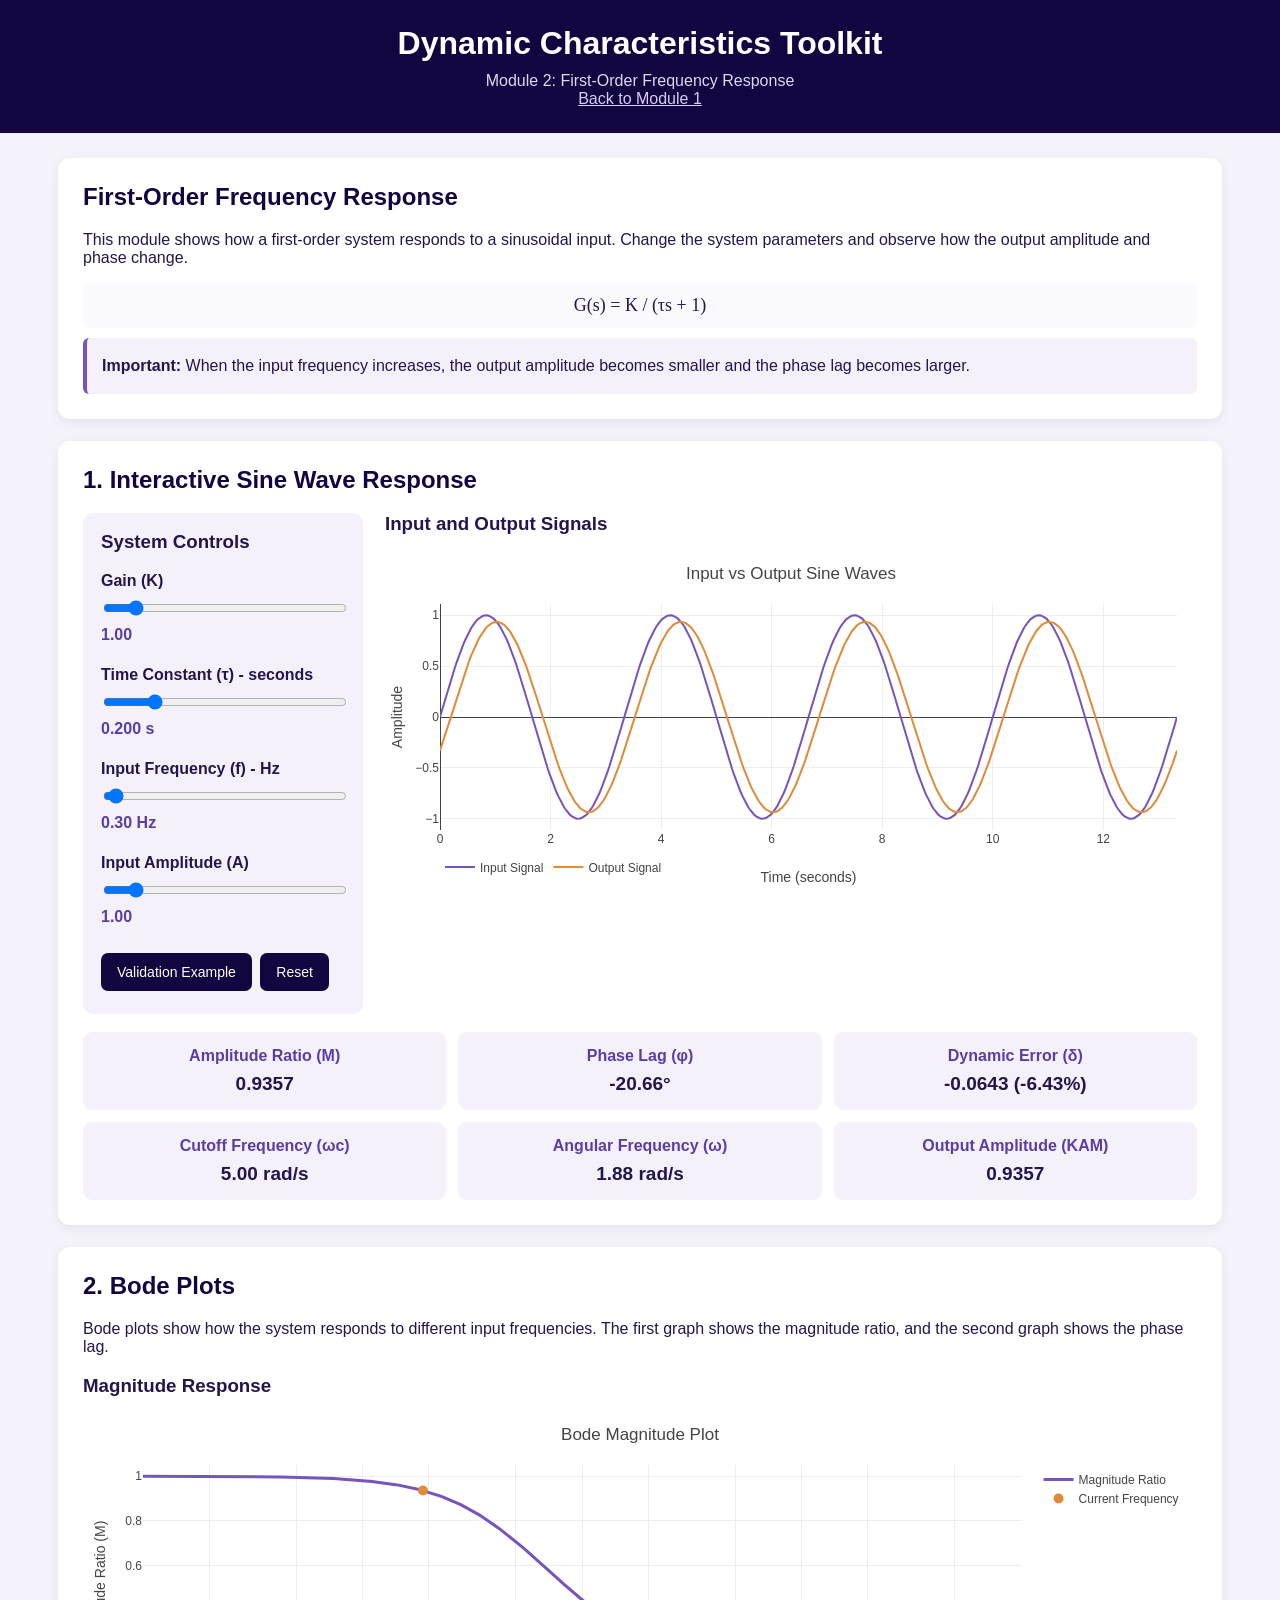
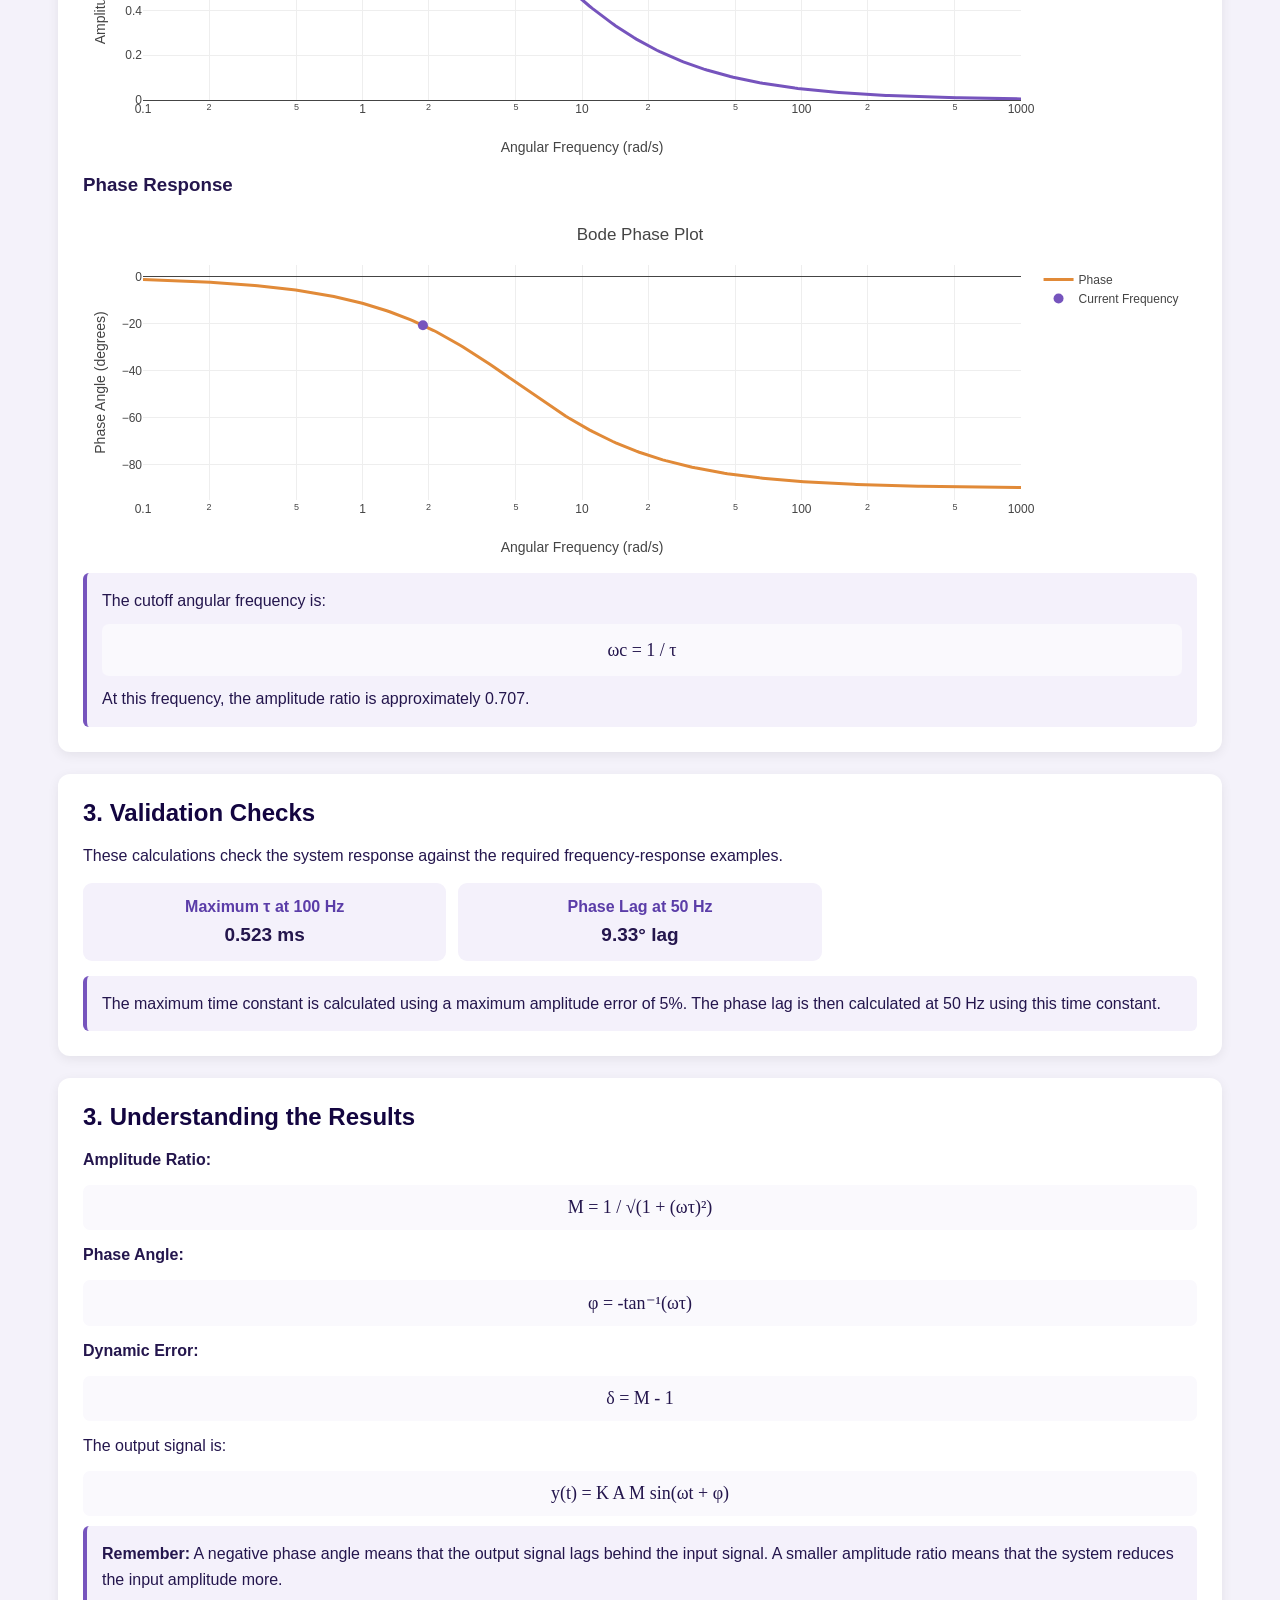
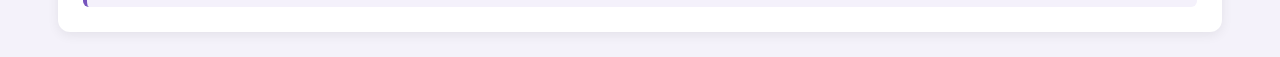
==== module2.html @ 162728ee "Add Module 2 First Order Frequency Response" ====
<!DOCTYPE html>
<html lang="en">

<head>
    <meta charset="UTF-8">
    <meta name="viewport" content="width=device-width, initial-scale=1.0">

    <title>Module 2 - First-Order Frequency Response</title>

    <!-- Plotly library is used to draw the graphs -->
    <script src="https://cdn.plot.ly/plotly-2.35.2.min.js"></script>

    <!-- Connect the CSS file -->
    <style>
        * {
            box-sizing: border-box;
        }

        body {
            margin: 0;
            font-family: Arial, sans-serif;
            background: #f4f2fa;
            color: #24164d;
        }

        .top {
            background: rgb(19, 5, 64);
            color: white;
            padding: 25px;
            text-align: center;
        }

        .top h1 {
            margin: 0 0 10px;
        }

        .top p {
            margin: 0;
            color: #ded8f2;
        }

        .page {
            max-width: 1200px;
            margin: 25px auto;
            padding: 0 18px;
        }

        .module {
            background: white;
            padding: 25px;
            margin-bottom: 22px;
            border-radius: 12px;
            box-shadow: 0 3px 12px rgba(0, 0, 0, 0.07);
        }

        .module h2 {
            margin-top: 0;
            color: rgb(19, 5, 64);
        }

        .layout {
            display: grid;
            grid-template-columns: 280px 1fr;
            gap: 22px;
        }

        .controls-panel {
            background: #f4f1fb;
            padding: 18px;
            border-radius: 10px;
        }

        .controls-panel h3,
        .plots-panel h3 {
            margin-top: 0;
        }

        .slider-box {
            margin-bottom: 22px;
        }

        .slider-box label {
            display: block;
            font-weight: bold;
            margin-bottom: 8px;
        }

        .slider-box input {
            width: 100%;
            cursor: pointer;
        }

        .value {
            display: block;
            margin-top: 6px;
            color: #5b3da8;
            font-weight: bold;
        }

        .plots-panel {
            min-width: 0;
        }

        .graph {
            width: 100%;
            min-height: 340px;
            margin-bottom: 18px;
        }

        .results {
            display: grid;
            grid-template-columns: repeat(3, 1fr);
            gap: 12px;
            margin-top: 18px;
        }

        .result-box {
            background: #f4f1fb;
            padding: 15px;
            border-radius: 9px;
            text-align: center;
        }

        .result-box strong {
            display: block;
            margin-bottom: 8px;
            color: #5b3da8;
        }

        .result-box span {
            font-size: 19px;
            font-weight: bold;
        }

        .button {
            background: rgb(19, 5, 64);
            color: white;
            border: none;
            padding: 11px 16px;
            border-radius: 7px;
            cursor: pointer;
            margin: 5px 4px 5px 0;
            font-size: 14px;
        }

        .button:hover {
            background: #50328f;
        }

        .info {
            background: #f4f1fb;
            padding: 15px;
            border-left: 4px solid #7654bd;
            border-radius: 6px;
            line-height: 1.6;
        }

        .equation {
            background: #faf9fd;
            padding: 12px;
            border-radius: 7px;
            margin: 10px 0;
            font-family: "Times New Roman", serif;
            font-size: 18px;
            text-align: center;
        }

        a {
            color: #d8cdf7;
        }

        @media (max-width: 750px) {
            .layout {
                grid-template-columns: 1fr;
            }

            .results {
                grid-template-columns: 1fr;
            }

            .module {
                padding: 17px;
            }
        }
    </style>
</head>

<body>

    <!-- Page header -->
    <div class="top">
        <h1>Dynamic Characteristics Toolkit</h1>
        <p>Module 2: First-Order Frequency Response</p>
        <p><a href="index.html">Back to Module 1</a></p>
    </div>

    <div class="page">

        <!-- Introduction -->
        <div class="module">
            <h2>First-Order Frequency Response</h2>

            <p>
                This module shows how a first-order system responds to a sinusoidal input.
                Change the system parameters and observe how the output amplitude and phase change.
            </p>

            <div class="equation">
                G(s) = K / (τs + 1)
            </div>

            <div class="info">
                <strong>Important:</strong>
                When the input frequency increases, the output amplitude becomes smaller
                and the phase lag becomes larger.
            </div>
        </div>

        <!-- Main controls and sine wave graph -->
        <div class="module">
            <h2>1. Interactive Sine Wave Response</h2>

            <div class="layout">

                <!-- System controls -->
                <div class="controls-panel">
                    <h3>System Controls</h3>

                    <div class="slider-box">
                        <label for="gain">Gain (K)</label>
                        <input type="range" id="gain"
                               min="0.5" max="5" step="0.1" value="1">
                        <span class="value" id="gainValue">1</span>
                    </div>

                    <div class="slider-box">
                        <label for="tau">Time Constant (τ) - seconds</label>
                        <input type="range" id="tau"
                               min="0.01" max="1" step="0.01" value="0.2">
                        <span class="value" id="tauValue">0.20 s</span>
                    </div>

                    <div class="slider-box">
                        <label for="frequency">Input Frequency (f) - Hz</label>
                        <input type="range" id="frequency"
                               min="0.1" max="10" step="0.1" value="0.32">
                        <span class="value" id="frequencyValue">0.32 Hz</span>
                    </div>

                    <div class="slider-box">
                        <label for="amplitude">Input Amplitude (A)</label>
                        <input type="range" id="amplitude"
                               min="0.5" max="5" step="0.1" value="1">
                        <span class="value" id="amplitudeValue">1</span>
                    </div>

                    <button class="button" onclick="setValidationExample()">
                        Validation Example
                    </button>

                    <button class="button" onclick="resetControls()">
                        Reset
                    </button>
                </div>

                <!-- Input and output graph -->
                <div class="plots-panel">
                    <h3>Input and Output Signals</h3>
                    <div id="sineGraph" class="graph"></div>
                </div>

            </div>

            <!-- Calculated results -->
            <div class="results">

                <div class="result-box">
                    <strong>Amplitude Ratio (M)</strong>
                    <span id="mResult">-</span>
                </div>

                <div class="result-box">
                    <strong>Phase Lag (φ)</strong>
                    <span id="phaseResult">-</span>
                </div>

                <div class="result-box">
                    <strong>Dynamic Error (δ)</strong>
                    <span id="errorResult">-</span>
                </div>

                <div class="result-box">
                    <strong>Cutoff Frequency (ωc)</strong>
                    <span id="cutoffResult">-</span>
                </div>

                <div class="result-box">
                    <strong>Angular Frequency (ω)</strong>
                    <span id="omegaResult">-</span>
                </div>

                <div class="result-box">
                    <strong>Output Amplitude (KAM)</strong>
                    <span id="outputAmplitudeResult">-</span>
                </div>

            </div>
        </div>

        <!-- Bode plots -->
        <div class="module">
            <h2>2. Bode Plots</h2>

            <p>
                Bode plots show how the system responds to different input frequencies.
                The first graph shows the magnitude ratio, and the second graph shows the phase lag.
            </p>

            <h3>Magnitude Response</h3>
            <div id="magnitudeGraph" class="graph"></div>

            <h3>Phase Response</h3>
            <div id="phaseGraph" class="graph"></div>

            <div class="info">
                The cutoff angular frequency is:
                <div class="equation">
                    ωc = 1 / τ
                </div>
                At this frequency, the amplitude ratio is approximately 0.707.
            </div>
        </div>

        
<!-- Validation calculations -->
<div class="module">
    <h2>3. Validation Checks</h2>

    <p>
        These calculations check the system response against the required
        frequency-response examples.
    </p>

    <div class="results">

        <div class="result-box">
            <strong>Maximum τ at 100 Hz</strong>
            <span id="maxTauResult">-</span>
        </div>

        <div class="result-box">
            <strong>Phase Lag at 50 Hz</strong>
            <span id="phase50Result">-</span>
        </div>

    </div>

    <div class="info" style="margin-top: 15px;">
        The maximum time constant is calculated using a maximum
        amplitude error of 5%. The phase lag is then calculated
        at 50 Hz using this time constant.
    </div>
</div>


        <!-- Explanation -->
        <div class="module">
            <h2>3. Understanding the Results</h2>

            <p><strong>Amplitude Ratio:</strong></p>
            <div class="equation">
                M = 1 / √(1 + (ωτ)²)
            </div>

            <p><strong>Phase Angle:</strong></p>
            <div class="equation">
                φ = -tan⁻¹(ωτ)
            </div>

            <p><strong>Dynamic Error:</strong></p>
            <div class="equation">
                δ = M - 1
            </div>

            <p>
                The output signal is:
            </p>

            <div class="equation">
                y(t) = K A M sin(ωt + φ)
            </div>

            <div class="info">
                <strong>Remember:</strong>
                A negative phase angle means that the output signal lags behind the input signal.
                A smaller amplitude ratio means that the system reduces the input amplitude more.
            </div>
        </div>

    </div>

    <!-- Connect the JavaScript file -->
    <script src="module2.js"></script>

</body>
</html>
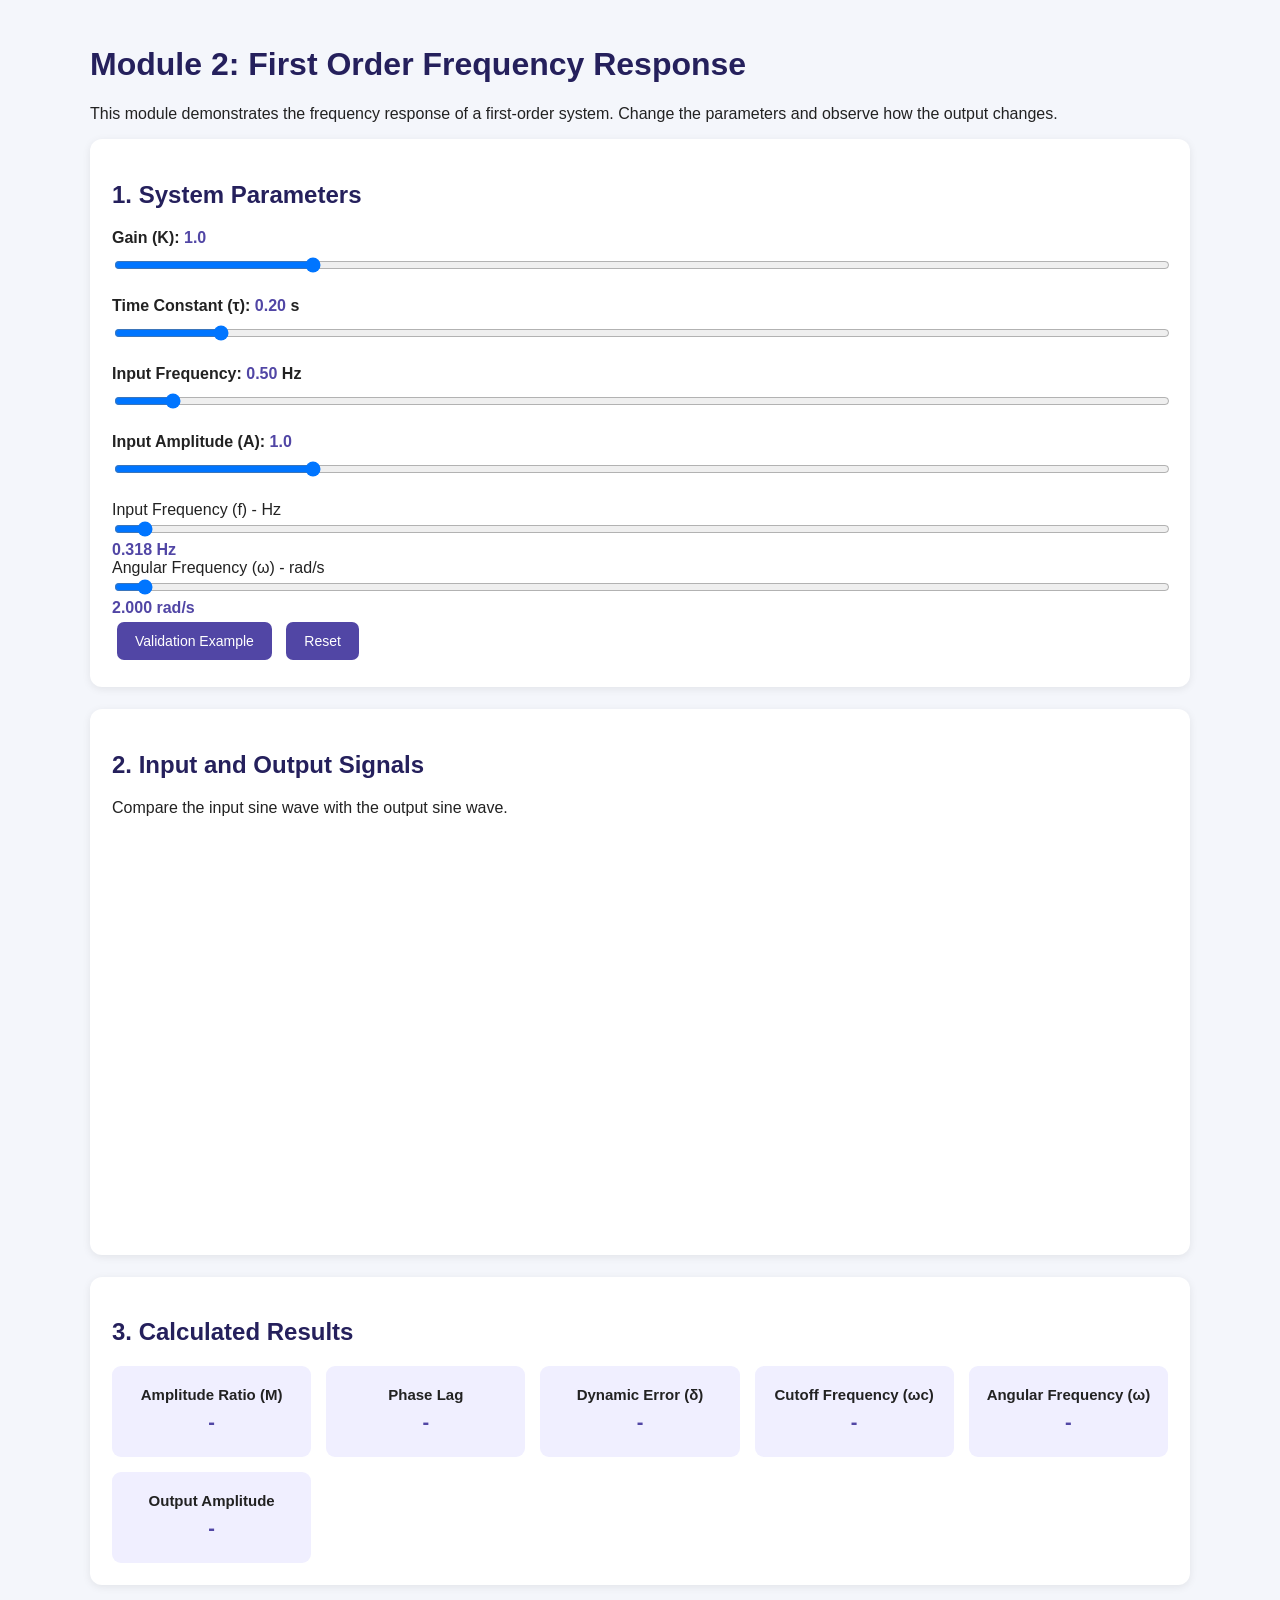
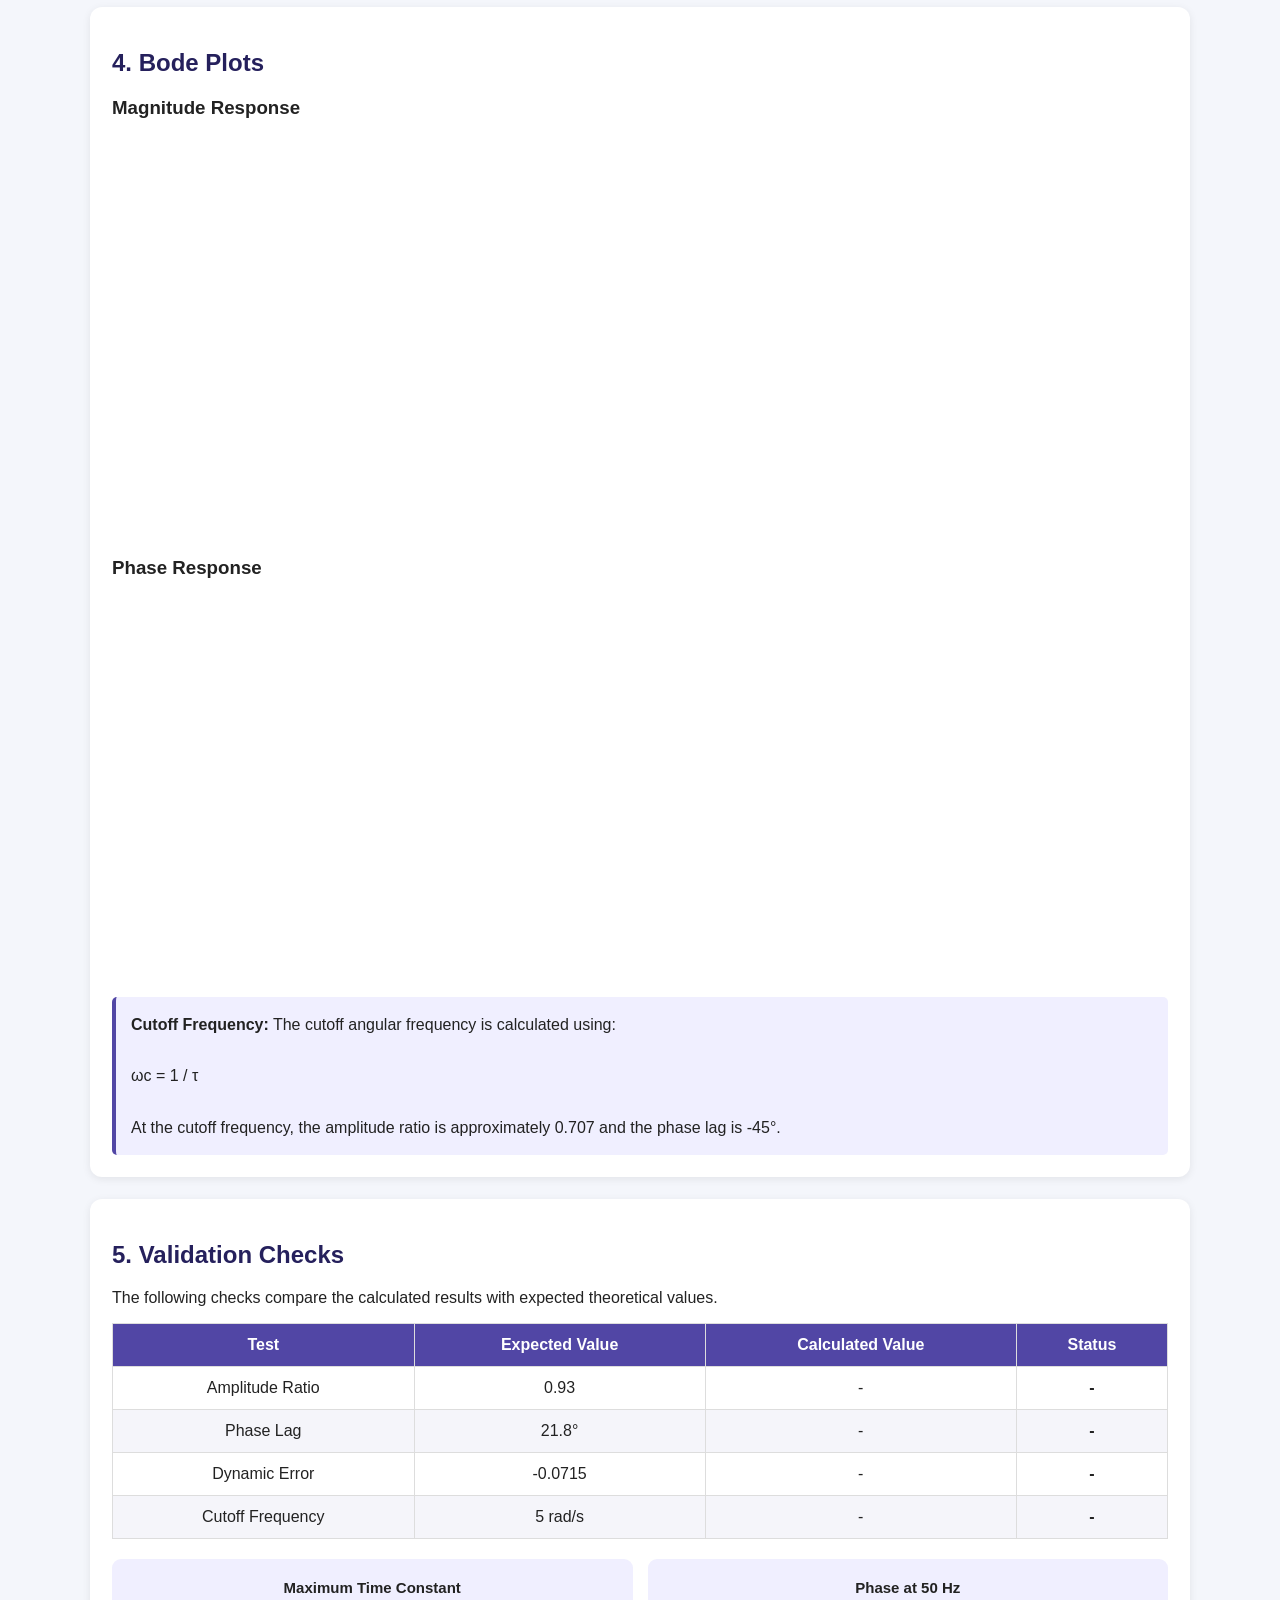
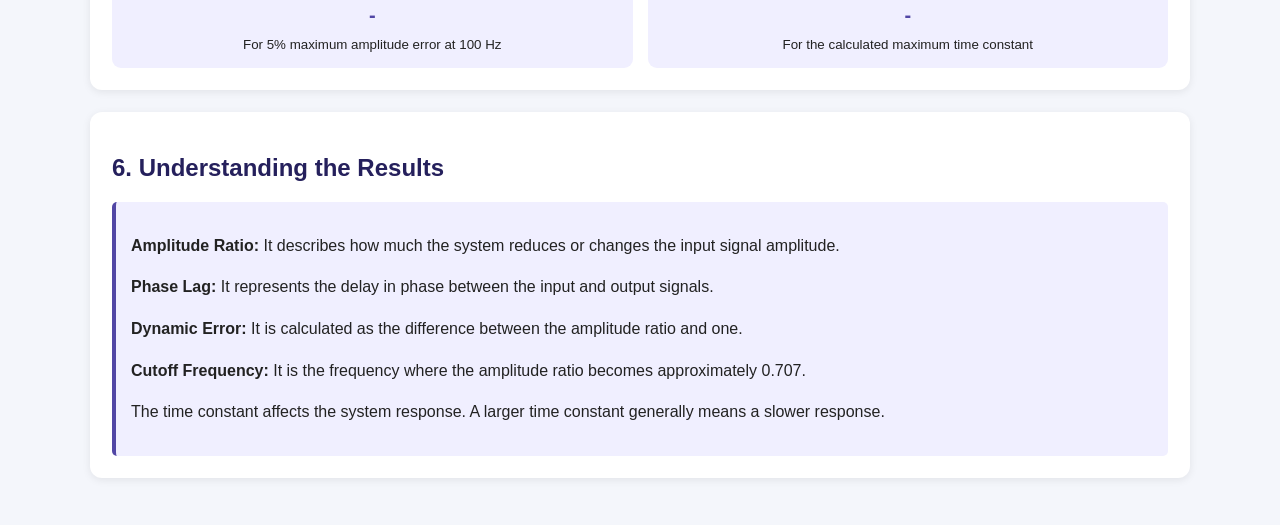
==== commit 579ad476: "Refactor module2.html for improved structure and style" ====
--- a/module2.html
+++ b/module2.html
@@ -1,186 +1,157 @@
-
 <!DOCTYPE html>
 <html lang="en">
-
 <head>
     <meta charset="UTF-8">
     <meta name="viewport" content="width=device-width, initial-scale=1.0">
-
-    <title>Module 2 - First-Order Frequency Response</title>
-
-    <!-- Plotly library is used to draw the graphs -->
+    <title>Module 2 - First Order Frequency Response</title>
+
     <script src="https://cdn.plot.ly/plotly-2.35.2.min.js"></script>
 
-    <!-- Connect the CSS file -->
     <style>
         * {
             box-sizing: border-box;
         }
 
         body {
+            font-family: Arial, sans-serif;
             margin: 0;
-            font-family: Arial, sans-serif;
-            background: #f4f2fa;
-            color: #24164d;
-        }
-
-        .top {
-            background: rgb(19, 5, 64);
-            color: white;
             padding: 25px;
-            text-align: center;
-        }
-
-        .top h1 {
-            margin: 0 0 10px;
-        }
-
-        .top p {
-            margin: 0;
-            color: #ded8f2;
-        }
-
-        .page {
-            max-width: 1200px;
-            margin: 25px auto;
-            padding: 0 18px;
-        }
-
-        .module {
+            background: #f4f6fb;
+            color: #222;
+        }
+
+        .container {
+            max-width: 1100px;
+            margin: auto;
+        }
+
+        h1, h2 {
+            color: #25205c;
+        }
+
+        .section {
             background: white;
-            padding: 25px;
+            padding: 22px;
             margin-bottom: 22px;
             border-radius: 12px;
-            box-shadow: 0 3px 12px rgba(0, 0, 0, 0.07);
-        }
-
-        .module h2 {
-            margin-top: 0;
-            color: rgb(19, 5, 64);
-        }
-
-        .layout {
-            display: grid;
-            grid-template-columns: 280px 1fr;
-            gap: 22px;
-        }
-
-        .controls-panel {
-            background: #f4f1fb;
-            padding: 18px;
-            border-radius: 10px;
-        }
-
-        .controls-panel h3,
-        .plots-panel h3 {
-            margin-top: 0;
-        }
-
-        .slider-box {
-            margin-bottom: 22px;
-        }
-
-        .slider-box label {
+            box-shadow: 0 2px 8px rgba(0,0,0,0.08);
+        }
+
+        .control {
+            margin-bottom: 20px;
+        }
+
+        .control label {
             display: block;
             font-weight: bold;
             margin-bottom: 8px;
         }
 
-        .slider-box input {
+        input[type="range"] {
             width: 100%;
-            cursor: pointer;
         }
 
         .value {
-            display: block;
-            margin-top: 6px;
-            color: #5b3da8;
+            color: #5146a5;
             font-weight: bold;
-        }
-
-        .plots-panel {
-            min-width: 0;
-        }
-
-        .graph {
-            width: 100%;
-            min-height: 340px;
-            margin-bottom: 18px;
         }
 
         .results {
             display: grid;
-            grid-template-columns: repeat(3, 1fr);
-            gap: 12px;
-            margin-top: 18px;
-        }
-
-        .result-box {
-            background: #f4f1fb;
+            grid-template-columns: repeat(auto-fit, minmax(180px, 1fr));
+            gap: 15px;
+        }
+
+        .result-card {
+            background: #f0efff;
             padding: 15px;
             border-radius: 9px;
             text-align: center;
         }
 
-        .result-box strong {
-            display: block;
-            margin-bottom: 8px;
-            color: #5b3da8;
-        }
-
-        .result-box span {
-            font-size: 19px;
+        .result-card h3 {
+            margin: 5px 0;
+            font-size: 15px;
+        }
+
+        .result-card p {
+            font-size: 20px;
             font-weight: bold;
-        }
-
-        .button {
-            background: rgb(19, 5, 64);
+            color: #5146a5;
+            margin: 8px 0;
+        }
+
+        button {
+            background: #5146a5;
             color: white;
             border: none;
-            padding: 11px 16px;
+            padding: 11px 18px;
             border-radius: 7px;
             cursor: pointer;
-            margin: 5px 4px 5px 0;
+            margin: 5px;
             font-size: 14px;
         }
 
-        .button:hover {
-            background: #50328f;
-        }
-
-        .info {
-            background: #f4f1fb;
+        button:hover {
+            background: #393078;
+        }
+
+        .validation-result {
+            font-weight: bold;
+        }
+
+        .pass {
+            color: green;
+        }
+
+        .fail {
+            color: red;
+        }
+
+        table {
+            width: 100%;
+            border-collapse: collapse;
+            margin-top: 15px;
+        }
+
+        th, td {
+            padding: 12px;
+            border: 1px solid #ddd;
+            text-align: center;
+        }
+
+        th {
+            background: #5146a5;
+            color: white;
+        }
+
+        tr:nth-child(even) {
+            background: #f5f5fa;
+        }
+
+        .note {
+            background: #f0efff;
+            border-left: 4px solid #5146a5;
             padding: 15px;
-            border-left: 4px solid #7654bd;
-            border-radius: 6px;
+            border-radius: 5px;
             line-height: 1.6;
         }
 
-        .equation {
-            background: #faf9fd;
-            padding: 12px;
-            border-radius: 7px;
-            margin: 10px 0;
-            font-family: "Times New Roman", serif;
-            font-size: 18px;
-            text-align: center;
-        }
-
-        a {
-            color: #d8cdf7;
-        }
-
-        @media (max-width: 750px) {
-            .layout {
-                grid-template-columns: 1fr;
+        @media (max-width: 600px) {
+            body {
+                padding: 12px;
             }
 
-            .results {
-                grid-template-columns: 1fr;
+            .section {
+                padding: 15px;
             }
 
-            .module {
-                padding: 17px;
+            table {
+                font-size: 12px;
+            }
+
+            th, td {
+                padding: 7px;
             }
         }
     </style>
@@ -188,220 +159,264 @@
 
 <body>
 
-    <!-- Page header -->
-    <div class="top">
-        <h1>Dynamic Characteristics Toolkit</h1>
-        <p>Module 2: First-Order Frequency Response</p>
-        <p><a href="index.html">Back to Module 1</a></p>
-    </div>
-
-    <div class="page">
-
-        <!-- Introduction -->
-        <div class="module">
-            <h2>First-Order Frequency Response</h2>
+<div class="container">
+
+    <h1>Module 2: First Order Frequency Response</h1>
+
+    <p>
+        This module demonstrates the frequency response of a first-order system.
+        Change the parameters and observe how the output changes.
+    </p>
+
+    <div class="section">
+
+        <h2>1. System Parameters</h2>
+
+        <div class="control">
+            <label>
+                Gain (K): <span class="value" id="kValue">1.0</span>
+            </label>
+            <input type="range" id="kSlider"
+                   min="0.1" max="5" step="0.1" value="1">
+        </div>
+
+        <div class="control">
+            <label>
+                Time Constant (τ): <span class="value" id="tauValue">0.20</span> s
+            </label>
+            <input type="range" id="tauSlider"
+                   min="0.01" max="2" step="0.01" value="0.2">
+        </div>
+
+        <div class="control">
+            <label>
+                Input Frequency: <span class="value" id="frequencyValue">0.50</span> Hz
+            </label>
+            <input type="range" id="frequencySlider"
+                   min="0.01" max="10" step="0.001" value="0.5">
+        </div>
+
+        <div class="control">
+            <label>
+                Input Amplitude (A): <span class="value" id="amplitudeValue">1.0</span>
+            </label>
+            <input type="range" id="amplitudeSlider"
+                   min="0.1" max="5" step="0.1" value="1">
+        </div>
+
+        <div class="slider-box">
+    <label for="frequency">Input Frequency (f) - Hz</label>
+    <input type="range" id="frequency" min="0.1" max="10" step="0.001" value="0.318">
+    <span class="value" id="frequencyValue">0.318 Hz</span>
+</div>
+
+       <div class="slider-box">
+    <label for="omega">Angular Frequency (ω) - rad/s</label>
+    <input type="range" id="omega"
+           min="0.628" max="62.832" step="0.001" value="2">
+    <span class="value" id="omegaControlValue">2.000 rad/s</span>
+</div>
+
+        <button onclick="setValidationExample()">
+            Validation Example
+        </button>
+
+        <button onclick="resetControls()">
+            Reset
+        </button>
+
+    </div>
+
+    <div class="section">
+
+        <h2>2. Input and Output Signals</h2>
+
+        <p>
+            Compare the input sine wave with the output sine wave.
+        </p>
+
+        <div id="sineGraph" style="width:100%; height:400px;"></div>
+
+    </div>
+
+    <div class="section">
+
+        <h2>3. Calculated Results</h2>
+
+        <div class="results">
+
+            <div class="result-card">
+                <h3>Amplitude Ratio (M)</h3>
+                <p id="mResult">-</p>
+            </div>
+
+            <div class="result-card">
+                <h3>Phase Lag</h3>
+                <p id="phaseResult">-</p>
+            </div>
+
+            <div class="result-card">
+                <h3>Dynamic Error (δ)</h3>
+                <p id="errorResult">-</p>
+            </div>
+
+            <div class="result-card">
+                <h3>Cutoff Frequency (ωc)</h3>
+                <p id="cutoffResult">-</p>
+            </div>
+
+            <div class="result-card">
+                <h3>Angular Frequency (ω)</h3>
+                <p id="omegaResult">-</p>
+            </div>
+
+            <div class="result-card">
+                <h3>Output Amplitude</h3>
+                <p id="outputAmplitudeResult">-</p>
+            </div>
+
+        </div>
+
+    </div>
+
+    <div class="section">
+
+        <h2>4. Bode Plots</h2>
+
+        <h3>Magnitude Response</h3>
+        <div id="magnitudeGraph" style="width:100%; height:400px;"></div>
+
+        <h3>Phase Response</h3>
+        <div id="phaseGraph" style="width:100%; height:400px;"></div>
+
+        <div class="note">
+            <strong>Cutoff Frequency:</strong>
+            The cutoff angular frequency is calculated using:
+
+            <br><br>
+
+            ωc = 1 / τ
+
+            <br><br>
+
+            At the cutoff frequency, the amplitude ratio is approximately
+            0.707 and the phase lag is -45°.
+        </div>
+
+    </div>
+
+    <div class="section">
+
+        <h2>5. Validation Checks</h2>
+
+        <p>
+            The following checks compare the calculated results with
+            expected theoretical values.
+        </p>
+
+        <table>
+            <thead>
+                <tr>
+                    <th>Test</th>
+                    <th>Expected Value</th>
+                    <th>Calculated Value</th>
+                    <th>Status</th>
+                </tr>
+            </thead>
+
+            <tbody>
+
+                <tr>
+                    <td>Amplitude Ratio</td>
+                    <td>0.93</td>
+                    <td id="v2a">-</td>
+                    <td id="v2aS" class="validation-result">-</td>
+                </tr>
+
+                <tr>
+                    <td>Phase Lag</td>
+                    <td>21.8°</td>
+                    <td id="v2b">-</td>
+                    <td id="v2bS" class="validation-result">-</td>
+                </tr>
+
+                <tr>
+                    <td>Dynamic Error</td>
+                    <td>-0.0715</td>
+                    <td id="v2c">-</td>
+                    <td id="v2cS" class="validation-result">-</td>
+                </tr>
+
+                <tr>
+                    <td>Cutoff Frequency</td>
+                    <td>5 rad/s</td>
+                    <td id="v2d">-</td>
+                    <td id="v2dS" class="validation-result">-</td>
+                </tr>
+
+            </tbody>
+        </table>
+
+        <div class="results" style="margin-top:20px;">
+
+            <div class="result-card">
+                <h3>Maximum Time Constant</h3>
+                <p id="maxTauResult">-</p>
+                <small>For 5% maximum amplitude error at 100 Hz</small>
+            </div>
+
+            <div class="result-card">
+                <h3>Phase at 50 Hz</h3>
+                <p id="phase50Result">-</p>
+                <small>For the calculated maximum time constant</small>
+            </div>
+
+        </div>
+
+    </div>
+
+    <div class="section">
+
+        <h2>6. Understanding the Results</h2>
+
+        <div class="note">
 
             <p>
-                This module shows how a first-order system responds to a sinusoidal input.
-                Change the system parameters and observe how the output amplitude and phase change.
+                <strong>Amplitude Ratio:</strong>
+                It describes how much the system reduces or changes
+                the input signal amplitude.
             </p>
 
-            <div class="equation">
-                G(s) = K / (τs + 1)
-            </div>
-
-            <div class="info">
-                <strong>Important:</strong>
-                When the input frequency increases, the output amplitude becomes smaller
-                and the phase lag becomes larger.
-            </div>
-        </div>
-
-        <!-- Main controls and sine wave graph -->
-        <div class="module">
-            <h2>1. Interactive Sine Wave Response</h2>
-
-            <div class="layout">
-
-                <!-- System controls -->
-                <div class="controls-panel">
-                    <h3>System Controls</h3>
-
-                    <div class="slider-box">
-                        <label for="gain">Gain (K)</label>
-                        <input type="range" id="gain"
-                               min="0.5" max="5" step="0.1" value="1">
-                        <span class="value" id="gainValue">1</span>
-                    </div>
-
-                    <div class="slider-box">
-                        <label for="tau">Time Constant (τ) - seconds</label>
-                        <input type="range" id="tau"
-                               min="0.01" max="1" step="0.01" value="0.2">
-                        <span class="value" id="tauValue">0.20 s</span>
-                    </div>
-
-                    <div class="slider-box">
-                        <label for="frequency">Input Frequency (f) - Hz</label>
-                        <input type="range" id="frequency"
-                               min="0.1" max="10" step="0.1" value="0.32">
-                        <span class="value" id="frequencyValue">0.32 Hz</span>
-                    </div>
-
-                    <div class="slider-box">
-                        <label for="amplitude">Input Amplitude (A)</label>
-                        <input type="range" id="amplitude"
-                               min="0.5" max="5" step="0.1" value="1">
-                        <span class="value" id="amplitudeValue">1</span>
-                    </div>
-
-                    <button class="button" onclick="setValidationExample()">
-                        Validation Example
-                    </button>
-
-                    <button class="button" onclick="resetControls()">
-                        Reset
-                    </button>
-                </div>
-
-                <!-- Input and output graph -->
-                <div class="plots-panel">
-                    <h3>Input and Output Signals</h3>
-                    <div id="sineGraph" class="graph"></div>
-                </div>
-
-            </div>
-
-            <!-- Calculated results -->
-            <div class="results">
-
-                <div class="result-box">
-                    <strong>Amplitude Ratio (M)</strong>
-                    <span id="mResult">-</span>
-                </div>
-
-                <div class="result-box">
-                    <strong>Phase Lag (φ)</strong>
-                    <span id="phaseResult">-</span>
-                </div>
-
-                <div class="result-box">
-                    <strong>Dynamic Error (δ)</strong>
-                    <span id="errorResult">-</span>
-                </div>
-
-                <div class="result-box">
-                    <strong>Cutoff Frequency (ωc)</strong>
-                    <span id="cutoffResult">-</span>
-                </div>
-
-                <div class="result-box">
-                    <strong>Angular Frequency (ω)</strong>
-                    <span id="omegaResult">-</span>
-                </div>
-
-                <div class="result-box">
-                    <strong>Output Amplitude (KAM)</strong>
-                    <span id="outputAmplitudeResult">-</span>
-                </div>
-
-            </div>
-        </div>
-
-        <!-- Bode plots -->
-        <div class="module">
-            <h2>2. Bode Plots</h2>
-
             <p>
-                Bode plots show how the system responds to different input frequencies.
-                The first graph shows the magnitude ratio, and the second graph shows the phase lag.
+                <strong>Phase Lag:</strong>
+                It represents the delay in phase between the input
+                and output signals.
             </p>
 
-            <h3>Magnitude Response</h3>
-            <div id="magnitudeGraph" class="graph"></div>
-
-            <h3>Phase Response</h3>
-            <div id="phaseGraph" class="graph"></div>
-
-            <div class="info">
-                The cutoff angular frequency is:
-                <div class="equation">
-                    ωc = 1 / τ
-                </div>
-                At this frequency, the amplitude ratio is approximately 0.707.
-            </div>
-        </div>
-
-        
-<!-- Validation calculations -->
-<div class="module">
-    <h2>3. Validation Checks</h2>
-
-    <p>
-        These calculations check the system response against the required
-        frequency-response examples.
-    </p>
-
-    <div class="results">
-
-        <div class="result-box">
-            <strong>Maximum τ at 100 Hz</strong>
-            <span id="maxTauResult">-</span>
-        </div>
-
-        <div class="result-box">
-            <strong>Phase Lag at 50 Hz</strong>
-            <span id="phase50Result">-</span>
-        </div>
-
-    </div>
-
-    <div class="info" style="margin-top: 15px;">
-        The maximum time constant is calculated using a maximum
-        amplitude error of 5%. The phase lag is then calculated
-        at 50 Hz using this time constant.
-    </div>
+            <p>
+                <strong>Dynamic Error:</strong>
+                It is calculated as the difference between the amplitude
+                ratio and one.
+            </p>
+
+            <p>
+                <strong>Cutoff Frequency:</strong>
+                It is the frequency where the amplitude ratio becomes
+                approximately 0.707.
+            </p>
+
+            <p>
+                The time constant affects the system response.
+                A larger time constant generally means a slower response.
+            </p>
+
+        </div>
+
+    </div>
+
 </div>
 
-
-        <!-- Explanation -->
-        <div class="module">
-            <h2>3. Understanding the Results</h2>
-
-            <p><strong>Amplitude Ratio:</strong></p>
-            <div class="equation">
-                M = 1 / √(1 + (ωτ)²)
-            </div>
-
-            <p><strong>Phase Angle:</strong></p>
-            <div class="equation">
-                φ = -tan⁻¹(ωτ)
-            </div>
-
-            <p><strong>Dynamic Error:</strong></p>
-            <div class="equation">
-                δ = M - 1
-            </div>
-
-            <p>
-                The output signal is:
-            </p>
-
-            <div class="equation">
-                y(t) = K A M sin(ωt + φ)
-            </div>
-
-            <div class="info">
-                <strong>Remember:</strong>
-                A negative phase angle means that the output signal lags behind the input signal.
-                A smaller amplitude ratio means that the system reduces the input amplitude more.
-            </div>
-        </div>
-
-    </div>
-
-    <!-- Connect the JavaScript file -->
-    <script src="module2.js"></script>
+<script src="module2.js"></script>
 
 </body>
 </html>
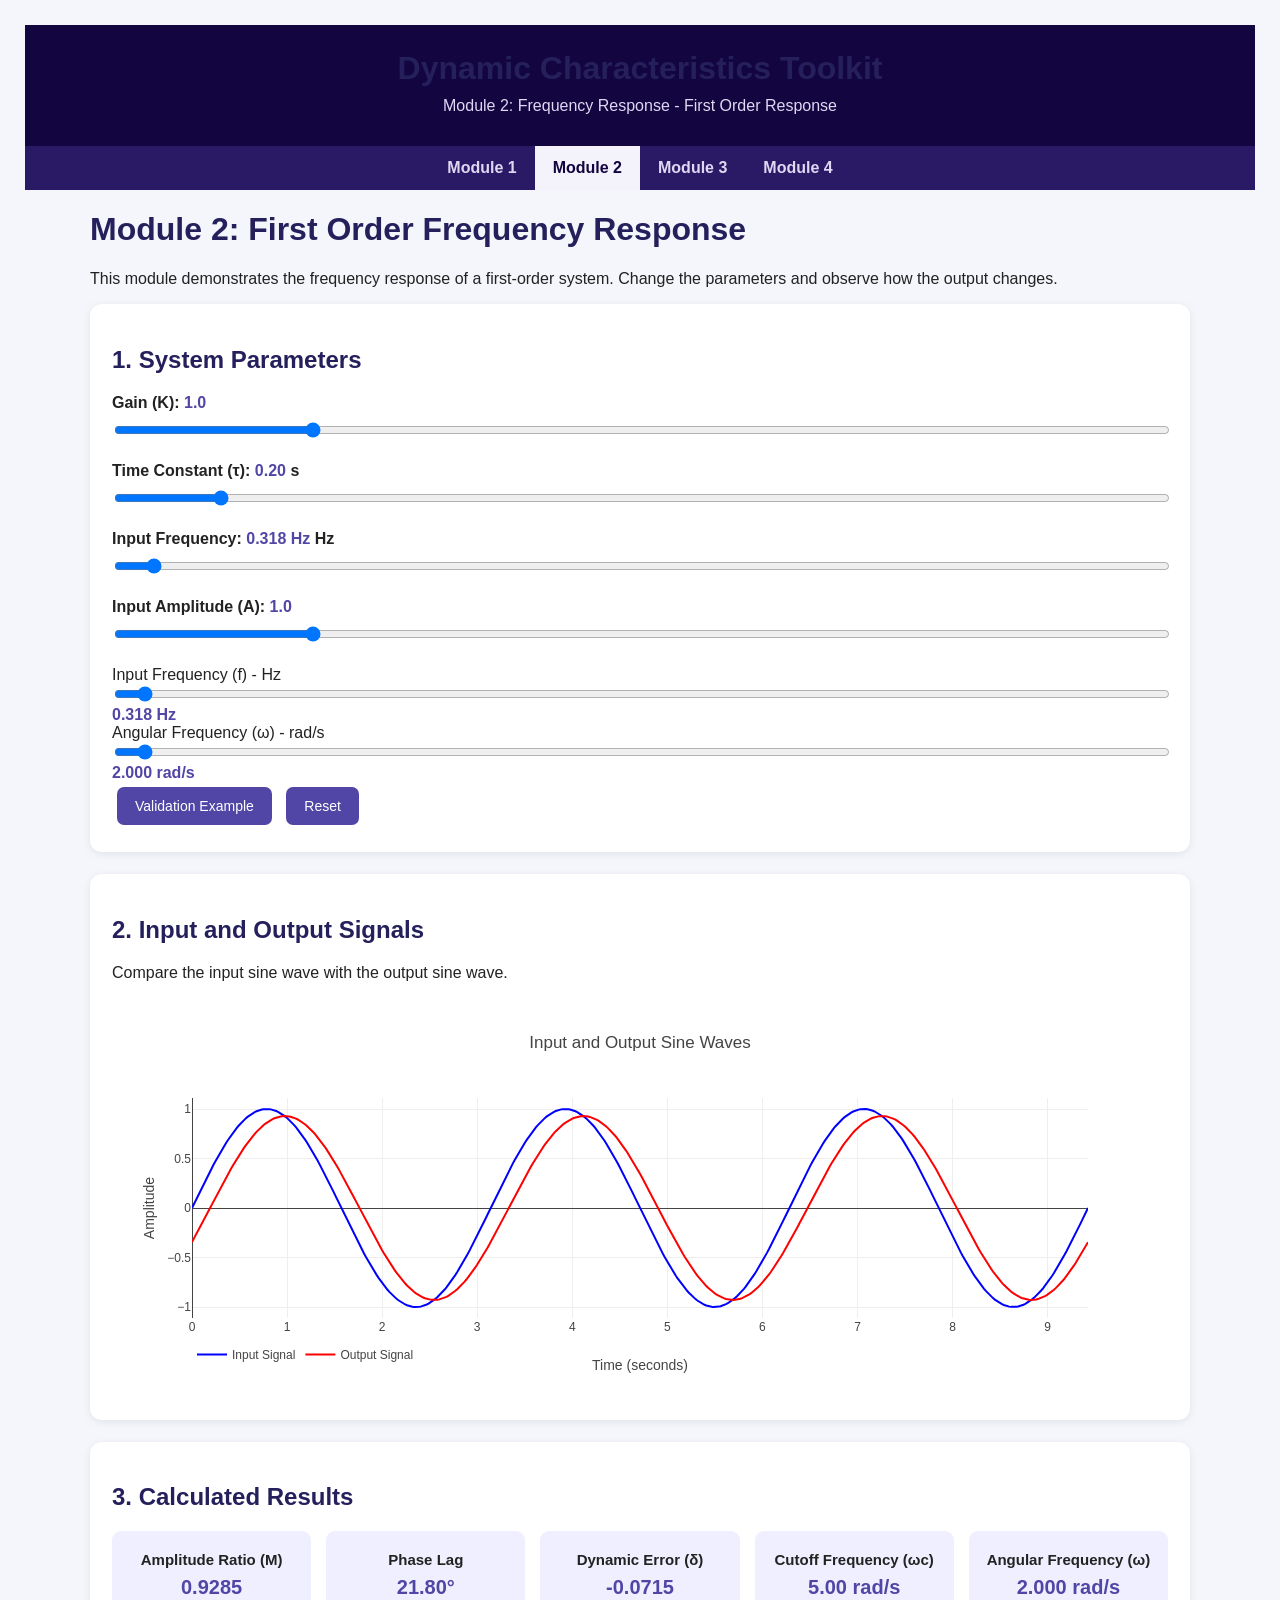
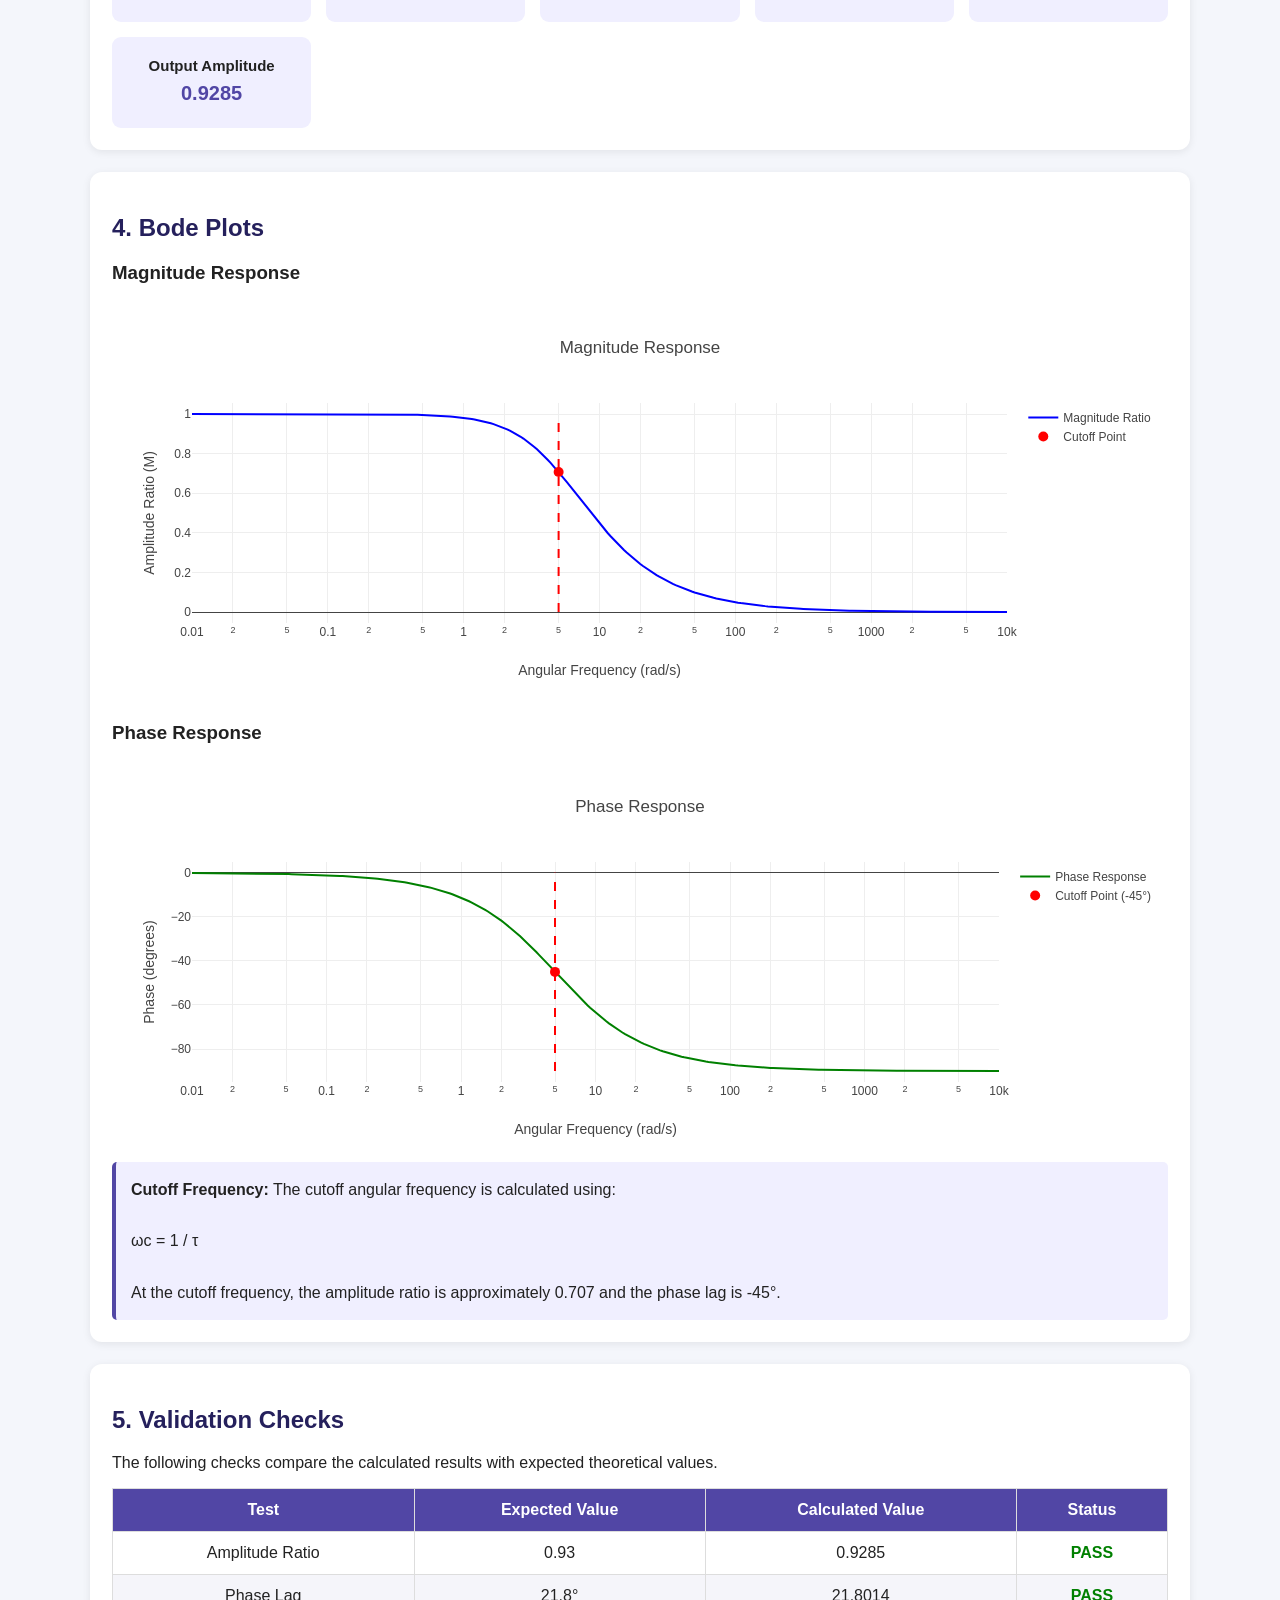
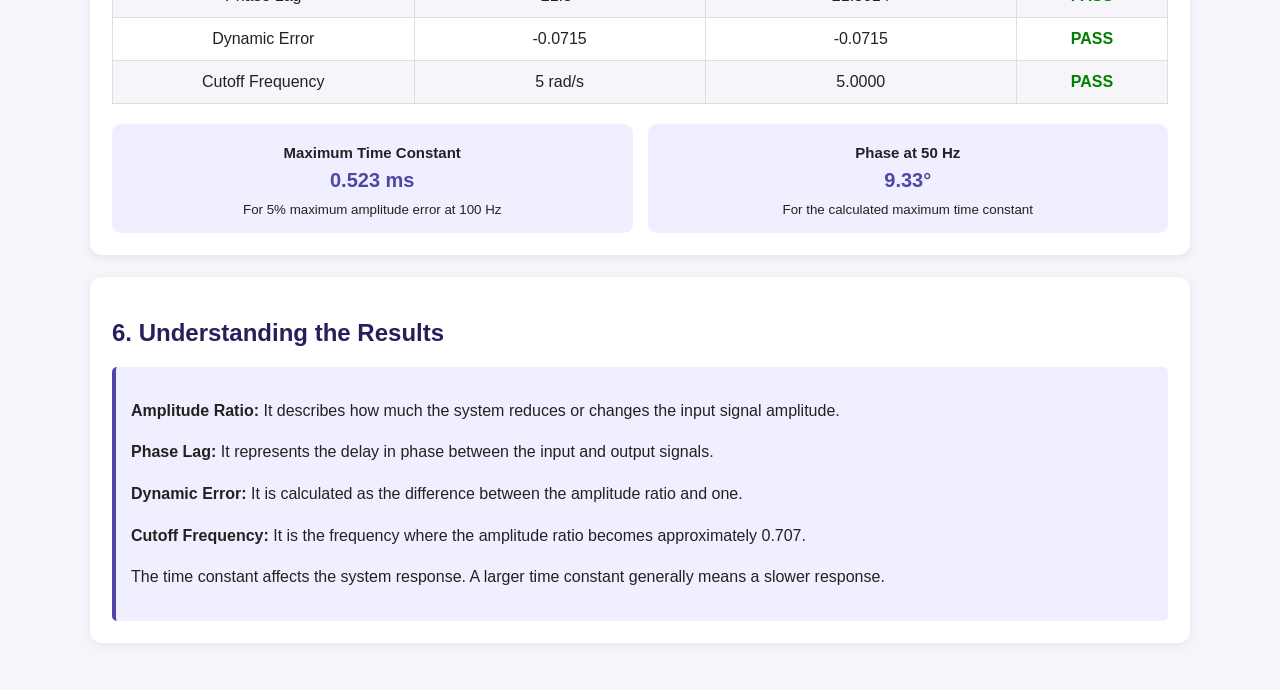
==== commit 6738cdeb: "Add navigation and styling for Module 2" ====
--- a/module2.html
+++ b/module2.html
@@ -1,3 +1,4 @@
+
 <!DOCTYPE html>
 <html lang="en">
 <head>
@@ -8,6 +9,58 @@
     <script src="https://cdn.plot.ly/plotly-2.35.2.min.js"></script>
 
     <style>
+
+        /* Navigation between all modules */
+        .site-nav {
+            background: #2a1a66;
+            display: flex;
+            flex-wrap: wrap;
+            justify-content: center;
+            gap: 0;
+        }
+
+        .site-nav a {
+            color: #ded8f2;
+            text-decoration: none;
+            padding: 13px 18px;
+            font-weight: bold;
+            font-family: Arial, sans-serif;
+            transition: 0.3s;
+        }
+
+        .site-nav a:hover {
+            background: #50328f;
+            color: white;
+        }
+        .top {
+            background: rgb(19, 5, 64);
+            color: white;
+            padding: 25px;
+            text-align: center;
+        }
+        .top h1 {
+            margin: 0 0 10px;
+        }
+
+        .top p {
+            margin: 0 0 6px;
+            color: #ded8f2;
+        }
+
+        .site-nav a.active {
+            background: #f4f2fa;
+            color: rgb(19, 5, 64);
+        }
+
+        @media (max-width: 600px) {
+            .site-nav a {
+                flex: 1 1 50%;
+                text-align: center;
+                padding: 12px 5px;
+                font-size: 13px;
+            }
+        }
+
         * {
             box-sizing: border-box;
         }
@@ -154,10 +207,27 @@
                 padding: 7px;
             }
         }
+
     </style>
 </head>
 
 <body>
+
+    <div class="top">
+        <h1>Dynamic Characteristics Toolkit</h1>
+        <p>Module 2: Frequency Response - First Order Response</p>
+    </div>
+
+
+
+    <nav class="site-nav">
+        <a href="index.html">Module 1</a>
+        <a href="module2.html" class="active">Module 2</a>
+        <a href="module3.html">Module 3</a>
+        <a href="module4.html">Module 4</a>
+    </nav>
+
+
 
 <div class="container">
 
@@ -205,17 +275,17 @@
         </div>
 
         <div class="slider-box">
-    <label for="frequency">Input Frequency (f) - Hz</label>
-    <input type="range" id="frequency" min="0.1" max="10" step="0.001" value="0.318">
-    <span class="value" id="frequencyValue">0.318 Hz</span>
-</div>
-
-       <div class="slider-box">
-    <label for="omega">Angular Frequency (ω) - rad/s</label>
-    <input type="range" id="omega"
-           min="0.628" max="62.832" step="0.001" value="2">
-    <span class="value" id="omegaControlValue">2.000 rad/s</span>
-</div>
+            <label for="frequency">Input Frequency (f) - Hz</label>
+            <input type="range" id="frequency" min="0.1" max="10" step="0.001" value="0.318">
+            <span class="value" id="frequencyValue">0.318 Hz</span>
+        </div>
+
+        <div class="slider-box">
+            <label for="omega">Angular Frequency (ω) - rad/s</label>
+            <input type="range" id="omega"
+                   min="0.628" max="62.832" step="0.001" value="2">
+            <span class="value" id="omegaControlValue">2.000 rad/s</span>
+        </div>
 
         <button onclick="setValidationExample()">
             Validation Example
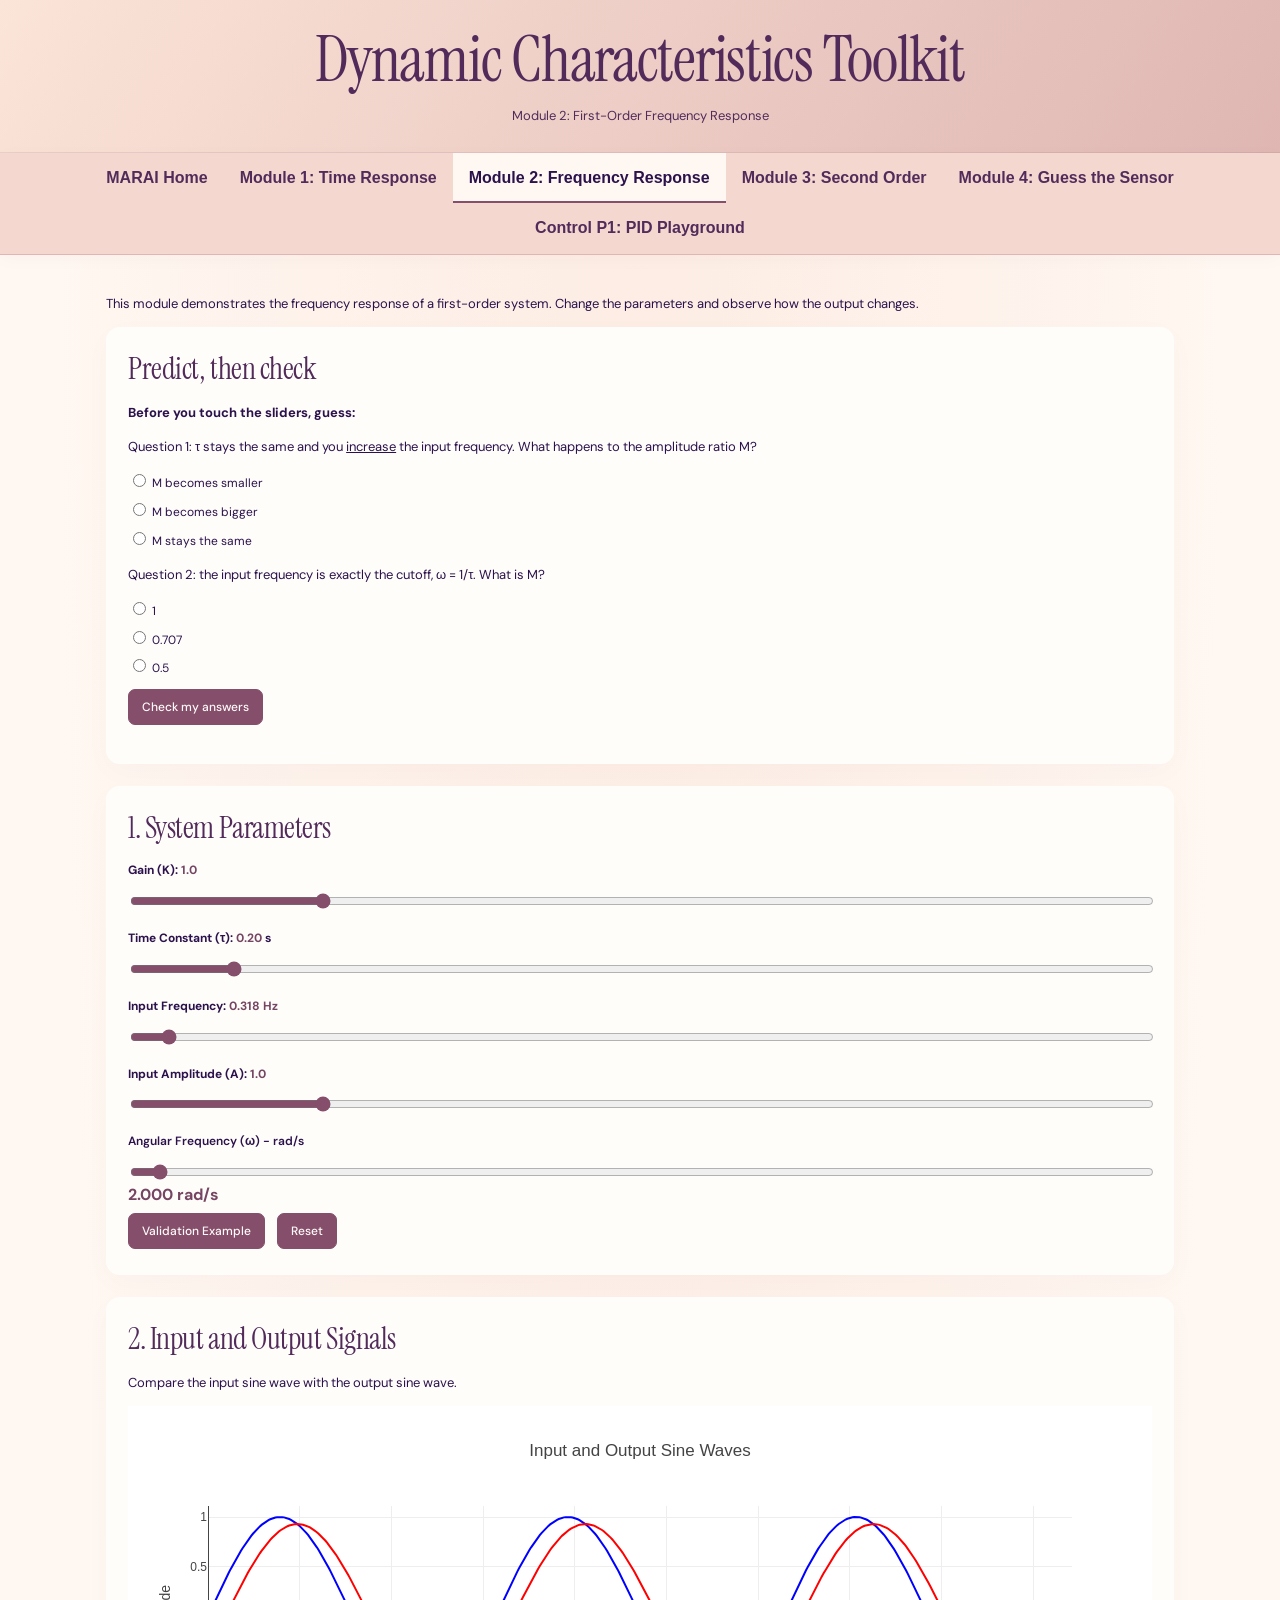
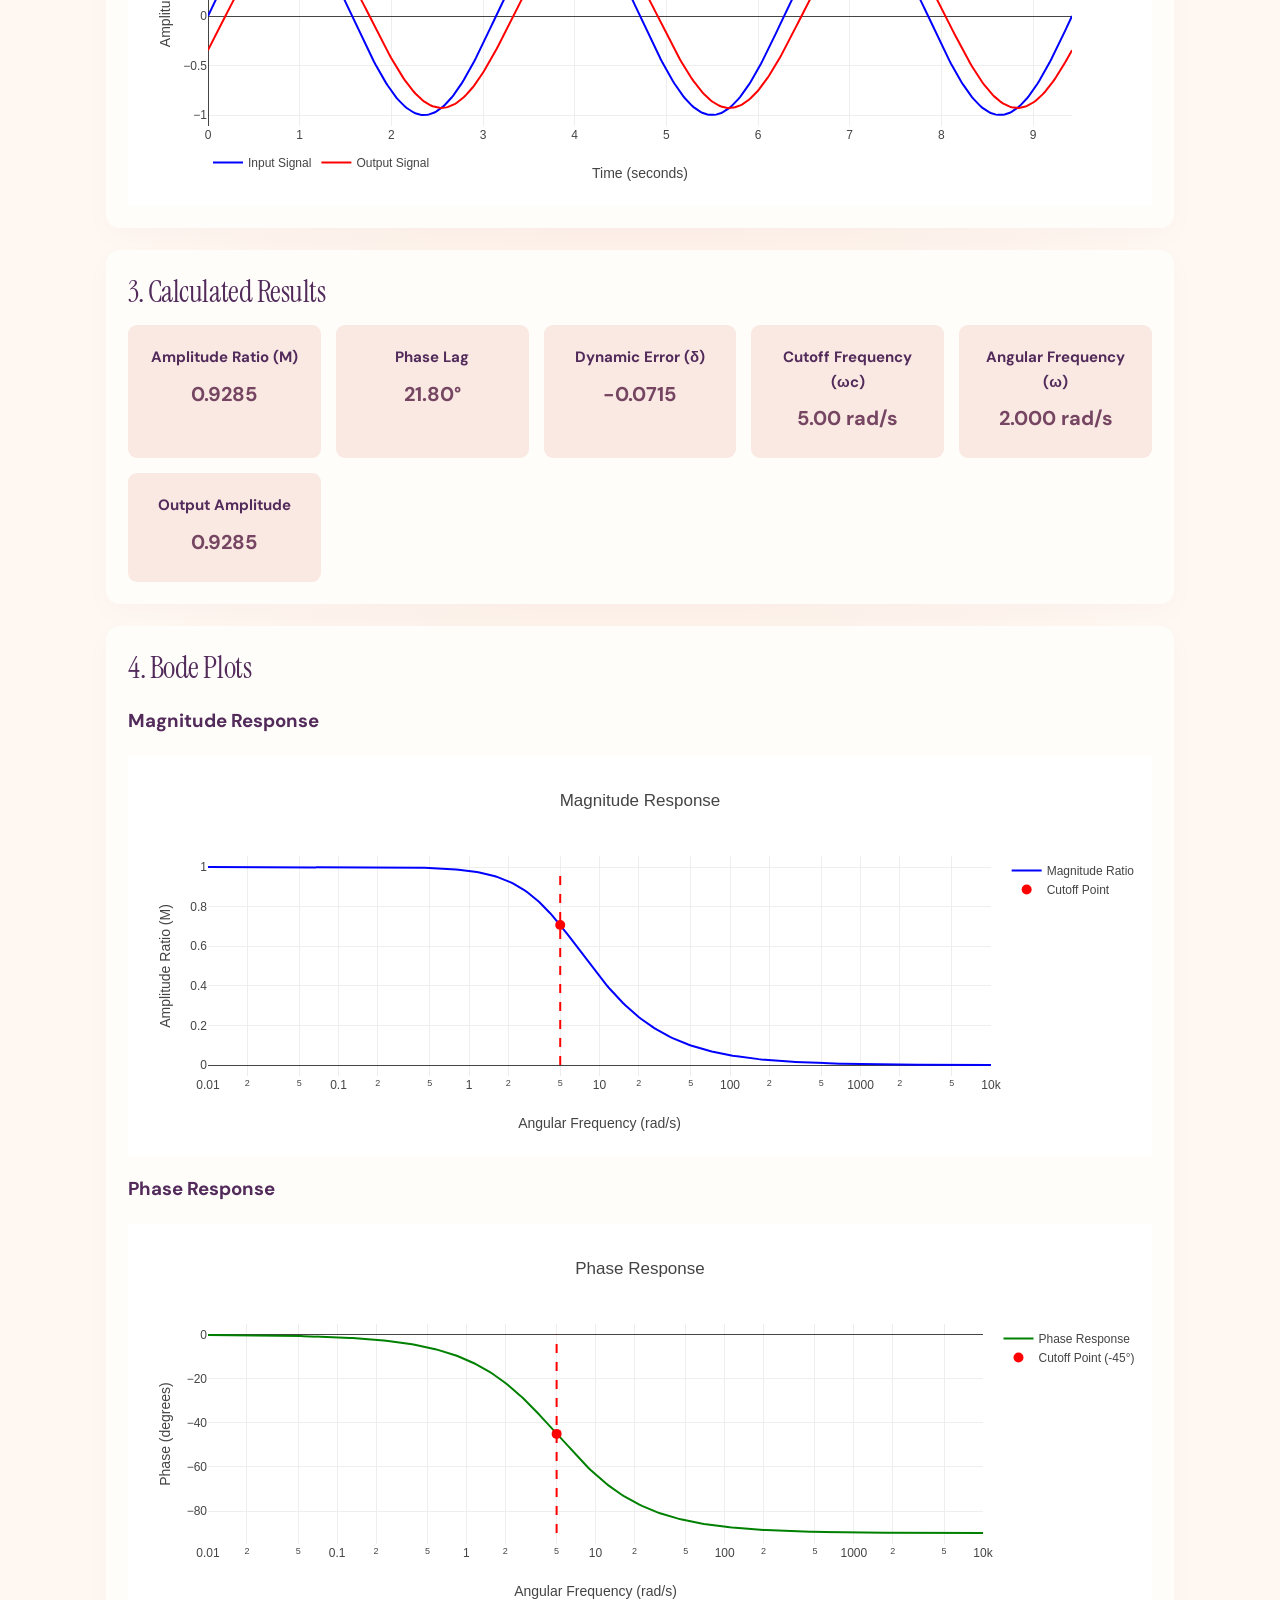
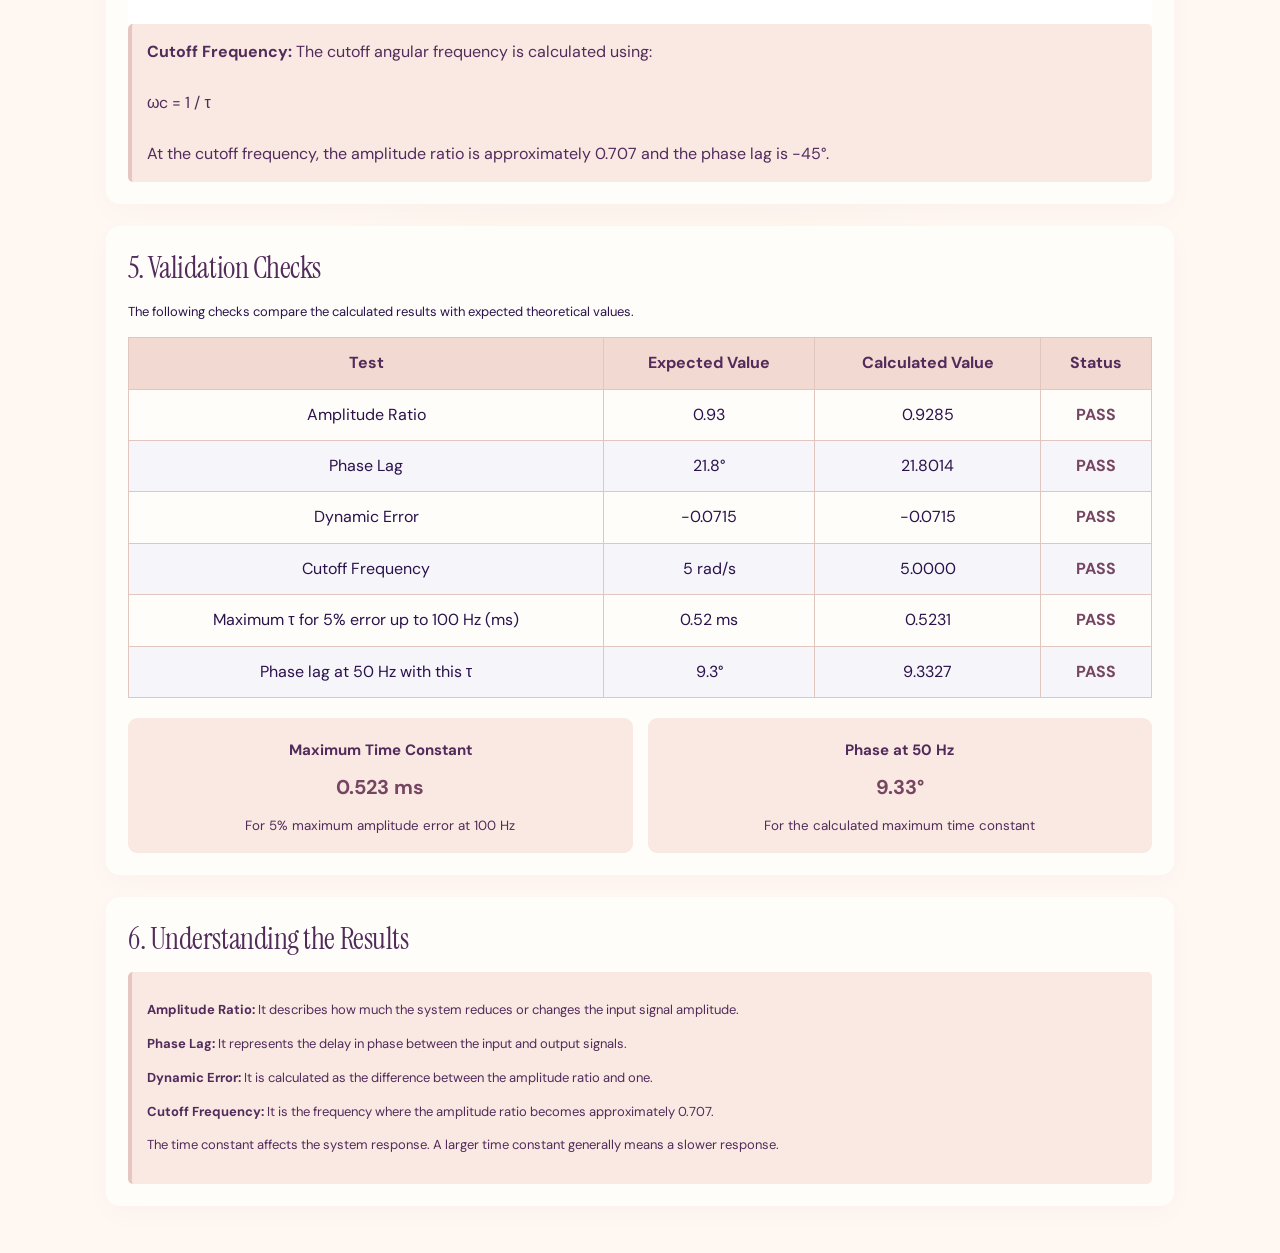
==== commit f8bd86ea: "Add files via upload" ====
--- a/module2.html
+++ b/module2.html
@@ -1,4 +1,3 @@
-
 <!DOCTYPE html>
 <html lang="en">
 <head>
@@ -9,58 +8,6 @@
     <script src="https://cdn.plot.ly/plotly-2.35.2.min.js"></script>
 
     <style>
-
-        /* Navigation between all modules */
-        .site-nav {
-            background: #2a1a66;
-            display: flex;
-            flex-wrap: wrap;
-            justify-content: center;
-            gap: 0;
-        }
-
-        .site-nav a {
-            color: #ded8f2;
-            text-decoration: none;
-            padding: 13px 18px;
-            font-weight: bold;
-            font-family: Arial, sans-serif;
-            transition: 0.3s;
-        }
-
-        .site-nav a:hover {
-            background: #50328f;
-            color: white;
-        }
-        .top {
-            background: rgb(19, 5, 64);
-            color: white;
-            padding: 25px;
-            text-align: center;
-        }
-        .top h1 {
-            margin: 0 0 10px;
-        }
-
-        .top p {
-            margin: 0 0 6px;
-            color: #ded8f2;
-        }
-
-        .site-nav a.active {
-            background: #f4f2fa;
-            color: rgb(19, 5, 64);
-        }
-
-        @media (max-width: 600px) {
-            .site-nav a {
-                flex: 1 1 50%;
-                text-align: center;
-                padding: 12px 5px;
-                font-size: 13px;
-            }
-        }
-
         * {
             box-sizing: border-box;
         }
@@ -68,7 +15,6 @@
         body {
             font-family: Arial, sans-serif;
             margin: 0;
-            padding: 25px;
             background: #f4f6fb;
             color: #222;
         }
@@ -76,6 +22,7 @@
         .container {
             max-width: 1100px;
             margin: auto;
+            padding: 25px 16px;
         }
 
         h1, h2 {
@@ -191,8 +138,8 @@
         }
 
         @media (max-width: 600px) {
-            body {
-                padding: 12px;
+            .container {
+                padding: 16px 12px;
             }
 
             .section {
@@ -207,36 +154,70 @@
                 padding: 7px;
             }
         }
-
+    
+        /* page header and navigation bar (same on every page) */
+        .top { background: rgb(19, 5, 64); color: white; padding: 25px; text-align: center; }
+        .top h1 { margin: 0 0 10px; color: white; }
+        .top p { margin: 0; color: #ded8f2; }
+        .site-nav { background: #2a1a66; display: flex; flex-wrap: wrap; justify-content: center; }
+        .site-nav a { color: #ded8f2; text-decoration: none; padding: 12px 16px; font-weight: bold; font-family: Arial, sans-serif; }
+        .site-nav a:hover { background: #50328f; color: white; }
+        .site-nav a.active { background: #f4f2fa; color: rgb(19, 5, 64); }
+
+        /* predict, then check */
+        .predict label { display: block; margin: 6px 0; cursor: pointer; font-weight: normal; }
     </style>
+<link href="https://fonts.googleapis.com/css2?family=DM+Sans:wght@400;500;600&family=Instrument+Serif&display=swap" rel="stylesheet">
+<link rel="stylesheet" href="lab.css">
+<link rel="stylesheet" href="palette.css">
 </head>
 
 <body>
 
-    <div class="top">
-        <h1>Dynamic Characteristics Toolkit</h1>
-        <p>Module 2: Frequency Response - First Order Response</p>
-    </div>
-
-
-
-    <nav class="site-nav">
-        <a href="index.html">Module 1</a>
-        <a href="module2.html" class="active">Module 2</a>
-        <a href="module3.html">Module 3</a>
-        <a href="module4.html">Module 4</a>
-    </nav>
-
-
+<!-- Page header -->
+<div class="top">
+    <h1>Dynamic Characteristics Toolkit</h1>
+    <p>Module 2: First-Order Frequency Response</p>
+</div>
+
+<!-- Navigation between the modules -->
+<nav class="site-nav">
+    <a href="index.html">MARAI Home</a>
+    <a href="homework1.html">Module 1: Time Response</a>
+    <a href="module2.html" class="active">Module 2: Frequency Response</a>
+    <a href="module3.html">Module 3: Second Order</a>
+    <a href="module4.html">Module 4: Guess the Sensor</a>
+        <a href="p1.html">Control P1: PID Playground</a>
+</nav>
 
 <div class="container">
-
-    <h1>Module 2: First Order Frequency Response</h1>
 
     <p>
         This module demonstrates the frequency response of a first-order system.
         Change the parameters and observe how the output changes.
     </p>
+
+    <!-- Predict, then check -->
+    <div class="section predict">
+
+        <h2>Predict, then check</h2>
+
+        <p><strong>Before you touch the sliders, guess:</strong></p>
+
+        <p>Question 1: τ stays the same and you <u>increase</u> the input frequency. What happens to the amplitude ratio M?</p>
+        <label><input type="radio" name="pred1" value="down"> M becomes smaller</label>
+        <label><input type="radio" name="pred1" value="up"> M becomes bigger</label>
+        <label><input type="radio" name="pred1" value="same"> M stays the same</label>
+
+        <p>Question 2: the input frequency is exactly the cutoff, ω = 1/τ. What is M?</p>
+        <label><input type="radio" name="pred2" value="1"> 1</label>
+        <label><input type="radio" name="pred2" value="0.707"> 0.707</label>
+        <label><input type="radio" name="pred2" value="0.5"> 0.5</label>
+
+        <button onclick="checkPrediction()">Check my answers</button>
+        <p id="predResult"></p>
+
+    </div>
 
     <div class="section">
 
@@ -260,7 +241,7 @@
 
         <div class="control">
             <label>
-                Input Frequency: <span class="value" id="frequencyValue">0.50</span> Hz
+                Input Frequency: <span class="value" id="frequencyValue">0.500 Hz</span>
             </label>
             <input type="range" id="frequencySlider"
                    min="0.01" max="10" step="0.001" value="0.5">
@@ -274,18 +255,12 @@
                    min="0.1" max="5" step="0.1" value="1">
         </div>
 
-        <div class="slider-box">
-            <label for="frequency">Input Frequency (f) - Hz</label>
-            <input type="range" id="frequency" min="0.1" max="10" step="0.001" value="0.318">
-            <span class="value" id="frequencyValue">0.318 Hz</span>
-        </div>
-
-        <div class="slider-box">
-            <label for="omega">Angular Frequency (ω) - rad/s</label>
-            <input type="range" id="omega"
-                   min="0.628" max="62.832" step="0.001" value="2">
-            <span class="value" id="omegaControlValue">2.000 rad/s</span>
-        </div>
+       <div class="slider-box">
+    <label for="omega">Angular Frequency (ω) - rad/s</label>
+    <input type="range" id="omega"
+           min="0.628" max="62.832" step="0.001" value="2">
+    <span class="value" id="omegaControlValue">2.000 rad/s</span>
+</div>
 
         <button onclick="setValidationExample()">
             Validation Example
@@ -422,6 +397,20 @@
                     <td>5 rad/s</td>
                     <td id="v2d">-</td>
                     <td id="v2dS" class="validation-result">-</td>
+                </tr>
+
+                <tr>
+                    <td>Maximum τ for 5% error up to 100 Hz (ms)</td>
+                    <td>0.52 ms</td>
+                    <td id="v3a">-</td>
+                    <td id="v3aS" class="validation-result">-</td>
+                </tr>
+
+                <tr>
+                    <td>Phase lag at 50 Hz with this τ</td>
+                    <td>9.3°</td>
+                    <td id="v3b">-</td>
+                    <td id="v3bS" class="validation-result">-</td>
                 </tr>
 
             </tbody>
--- a/lab.css
+++ b/lab.css
@@ -0,0 +1,21 @@
+:root{--paper:#f6f4fa;--ink:#28223d;--accent:#7052a3}*{box-sizing:border-box}body{margin:0;background:var(--paper);color:var(--ink);font-family:'DM Sans',Arial,sans-serif;line-height:1.65}.lab-nav{display:flex;gap:5px;align-items:center;flex-wrap:wrap;background:#171126;padding:16px max(18px,calc((100% - 1180px)/2));position:relative;z-index:2}.lab-nav a{padding:9px 12px;text-decoration:none;color:#c7bfd6;border-radius:8px;font-size:12px;font-weight:600;white-space:nowrap}.lab-nav a:first-child{letter-spacing:.16em;color:#fff;font-size:16px;margin-right:10px}.lab-nav a:hover,.lab-nav a[aria-current]{background:#bda2ef26;color:white}.lab{max-width:1120px;margin:auto;padding:26px 22px 70px}.lab-title{padding:24px 0 35px}.eyebrow{letter-spacing:.18em;font-size:10px;color:#806b9e}h1{font:400 clamp(38px,5vw,64px)/1.1 'Instrument Serif',Georgia,serif;letter-spacing:-.02em;margin:12px 0}h2{font:400 30px 'Instrument Serif',Georgia,serif;margin:0 0 14px}p{font-size:13px}.panel{background:#fff;border:1px solid #e3ddeb;border-radius:16px;padding:25px;margin-bottom:22px;box-shadow:0 8px 25px #281a4205}.controls{display:grid;grid-template-columns:repeat(auto-fit,minmax(200px,1fr));gap:20px;margin:20px 0}label{font-size:12px;font-weight:600;display:block}output{float:right;color:var(--accent)}input[type=range]{display:block;width:100%;accent-color:var(--accent);margin-top:12px}input[type=text]{display:block;width:100%;padding:12px;border:1px solid #d7cde3;border-radius:8px}button,select{font:500 12px 'DM Sans',Arial,sans-serif;border:1px solid #bdb0d0;border-radius:7px;padding:10px 14px;cursor:pointer;margin:4px 8px 4px 0}button{background:#584078;color:white}button:hover{background:#75539e}button:focus-visible,a:focus-visible,input:focus-visible,select:focus-visible{outline:3px solid #aa82d6;outline-offset:3px}.plot{height:330px;width:100%}.readouts{display:grid;grid-template-columns:repeat(auto-fit,minmax(160px,1fr));gap:12px}.readout{background:#f4f0fa;border:1px solid #e5dced;border-radius:10px;padding:16px;font-size:12px}.readout strong{display:block;font-size:21px;margin-top:6px;font-weight:500}.readout.pass{border-color:#7db39a}.readout.fail{border-color:#d6a0a0}.score{font:400 35px 'Instrument Serif',Georgia,serif}pre{white-space:pre;overflow:auto;background:#1b152b;color:#eee5fc;border-radius:10px;padding:20px;font-size:12px;line-height:1.7}code{font-family:monospace}.equation{overflow:auto;padding:14px;background:#f3eff8}.lab-footer{text-align:center;font-size:11px;color:#80728e;padding:22px}.page,.container{font-family:'DM Sans',Arial,sans-serif}.module,.section{border-radius:14px!important}.module h2,.section h2{font-family:'Instrument Serif',Georgia,serif;font-weight:400}.top h1{font-family:'Instrument Serif',Georgia,serif;font-weight:400}.top{background:#171126!important}.small{line-height:1.7}@media(max-width:600px){.panel{padding:17px}.lab{padding:16px 12px 40px}.lab-nav{gap:1px;padding:10px}.lab-nav a{font-size:10px;padding:7px 8px}.lab-nav a:first-child{width:100%;text-align:center;margin:0}.plot{height:290px}.controls{gap:14px}.readout strong{font-size:18px}}
+
+/* Keep the module links across the top on wide and narrow screens. */
+.lab-nav{border-bottom:1px solid #30223f;box-shadow:0 5px 20px #20122f0a;gap:5px;padding-top:14px;padding-bottom:14px}
+.lab-nav a{transition:background .2s,color .2s;letter-spacing:.01em}
+.lab-nav a:first-child{font-weight:700;letter-spacing:.19em;padding-right:22px}
+.lab-nav a[aria-current]{box-shadow:inset 0 -2px #c7a4f3;background:#bda2ef17}
+.lab,.page,.container{animation:lab-arrive .4s ease both}
+.experiment-guide{margin:0 0 24px;padding:19px 23px;border:1px solid #ddd0ed;border-left:3px solid #8d69ba;border-radius:10px;background:#f0eaf7}
+.experiment-guide h2{font-family:'DM Sans',Arial,sans-serif!important;font-size:14px!important;font-weight:600!important;margin:0 0 8px!important;color:#50326e!important}
+.experiment-guide p{margin:0;font-size:12px;line-height:1.9;max-width:90ch;color:#6d5d7d}
+.panel h2,.module h2,.section h2{letter-spacing:-.015em}
+.panel .readouts{margin-top:18px}
+.plot{margin:14px 0 22px}
+.preset-bar{display:flex;flex-wrap:wrap;align-items:center;gap:8px;margin:16px 0}
+.preset-bar button{background:#f3edf9;color:#6c4b8e;border:1px solid #e0d2ef;border-radius:7px;padding:9px 13px;font-size:11px;transition:background .2s}
+.preset-bar button:hover{background:#e8dcf4}
+#comparisonStatus{font-size:11px;color:#78618b}
+@keyframes lab-arrive{from{opacity:0;transform:translateY(7px)}to{opacity:1;transform:translateY(0)}}
+@media(max-width:650px){.lab-nav{justify-content:center;padding:12px 8px}.lab-nav a:first-child{width:100%;text-align:center;padding:6px 0 12px}.lab-nav a{font-size:10px;padding:8px}.experiment-guide{padding:16px 18px}.experiment-guide p{font-size:12px}.preset-bar button{flex:1 1 135px}}
+@media(prefers-reduced-motion:reduce){.lab,.page,.container{animation:none}}
--- a/palette.css
+++ b/palette.css
@@ -0,0 +1,40 @@
+/* MARAI palette: cream and rose surfaces, plum text and controls. */
+:root{color-scheme:light;--cream:#FBE4D8;--rose:#DFB6B2;--mauve:#854F6C;--plum:#522B5B;--deep:#2B124C;--ink:#2B124C;--muted:#76566B;--bg:#fff7f1;--paper:#fff7f1;--accent:#854F6C}
+body{background:#fff7f1;color:#2B124C;background-image:radial-gradient(ellipse at 50% 0%,#FBE4D890,transparent 65%)}
+.top{background:linear-gradient(120deg,#FBE4D8,#DFB6B2)!important;color:#2B124C!important;border-bottom:1px solid #854F6C25}
+.top h1,.top p{color:#522B5B!important}
+.site-nav,.lab-nav{background:#f4d7cf!important;border-bottom:1px solid #DFB6B2;box-shadow:0 4px 18px #522B5B07}
+.site-nav a,.lab-nav a,.lab-nav a:first-child{color:#522B5B!important}
+.site-nav a:hover,.lab-nav a:hover{background:#DFB6B280!important;color:#2B124C!important}
+.site-nav a.active,.lab-nav a[aria-current]{background:#fff7f1!important;color:#2B124C!important;box-shadow:inset 0 -2px #854F6C}
+h1,h2,h3,h4,.module h2,.section h2{color:#522B5B}
+.panel,.module,.section{background:#fffdfa;border-color:#e9cec8!important;box-shadow:0 8px 30px #522B5B06!important}
+.box{background:#fff7f1;border-color:#e9cec8}
+.note,.intro:not(main>.intro),.equation,.formula,.experiment-guide,.result-card,.readout{background:#f9e9e2!important;border-color:#e5c6c1!important;color:#522B5B!important}
+.experiment-guide{border-left-color:#854F6C!important}
+.experiment-guide h2,.experiment-guide p,.result-card p,.value,.pass{color:#754562!important}
+.readout.pass{border-color:#9a8773!important}.readout.fail{border-color:#c28b87!important}.fail,#warn{color:#9c374b!important}
+.eyebrow,.lead,.small,.topics,.card p,.lab-title>p:last-child{color:#76566B}
+button{background:#854F6C;color:#fffaf7;border:1px solid #854F6C;border-radius:7px;padding:9px 13px;cursor:pointer}
+button:hover{background:#6c3c59}
+.preset-bar button{background:#f4ddd5;color:#63364e;border-color:#DFB6B2}
+.preset-bar button:hover{background:#ebcbc3}
+input[type=range]{accent-color:#854F6C!important}
+input[type=checkbox],input[type=radio]{accent-color:#854F6C}
+input[type=number],input[type=text],select{background:#fffdfa;color:#522B5B;border:1px solid #cfaaa6;border-radius:6px;padding:7px}
+output,#comparisonStatus{color:#854F6C}
+th{background:#f2d9d1!important;color:#522B5B}td,th{border-color:#e1c6bf!important}
+pre{background:#f8e7df;color:#522B5B;border:1px solid #e1c6bf}
+a{color:#754562}a:focus-visible,button:focus-visible,input:focus-visible,select:focus-visible{outline-color:#854F6C}
+footer,.lab-footer{color:#806275;border-color:#e5c8c0}
+/* Keep the home page's two cards and centered name in the same layout. */
+.nav{border-bottom-color:#854F6C20}.brand,.brand>span:first-child{color:#522B5B}.brand-caption,.course,.course span{color:#806275}
+main>.intro{background:transparent!important}main>.intro h1{color:#2B124C}h1 em{color:#854F6C}
+.card{background:#fffdfa;border-color:#e6c8c1;border-radius:22px;box-shadow:0 12px 30px #522B5B07}
+.card:hover{border-color:#b78b9b;box-shadow:0 22px 55px #522B5B12}
+.card:focus-visible{outline-color:#854F6C}.card h2{color:#522B5B}
+.visual{background:linear-gradient(130deg,#FBE4D8,#DFB6B2)}
+.feedback .visual{background:linear-gradient(130deg,#efd8df,#e1bdca)}
+.tag,.feedback .tag,.visual-caption{color:#63364e}
+.go{color:#854F6C;border-color:#c59ba6;background:#fff7f160}.card:hover .go{background:#DFB6B260}
+.topics{border-top-color:#e9cec8}.topics span{color:#a0798e}
